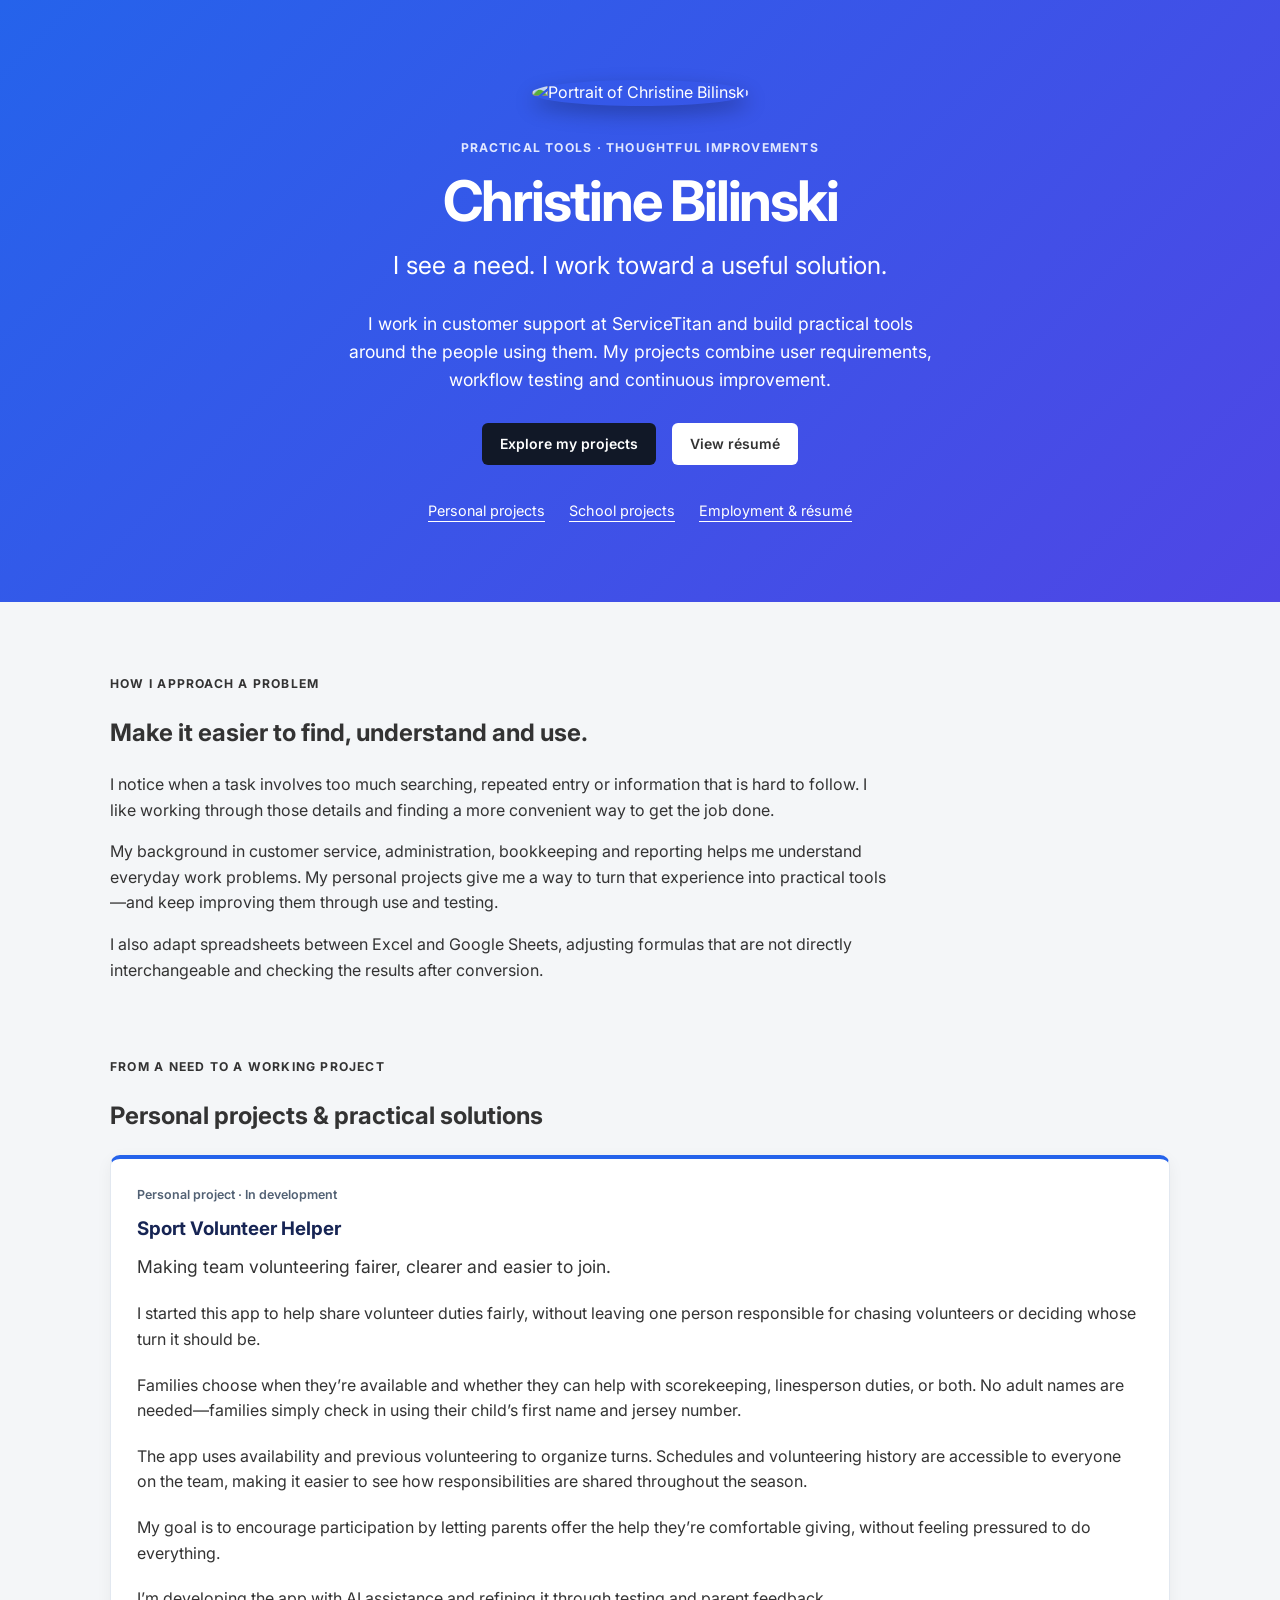
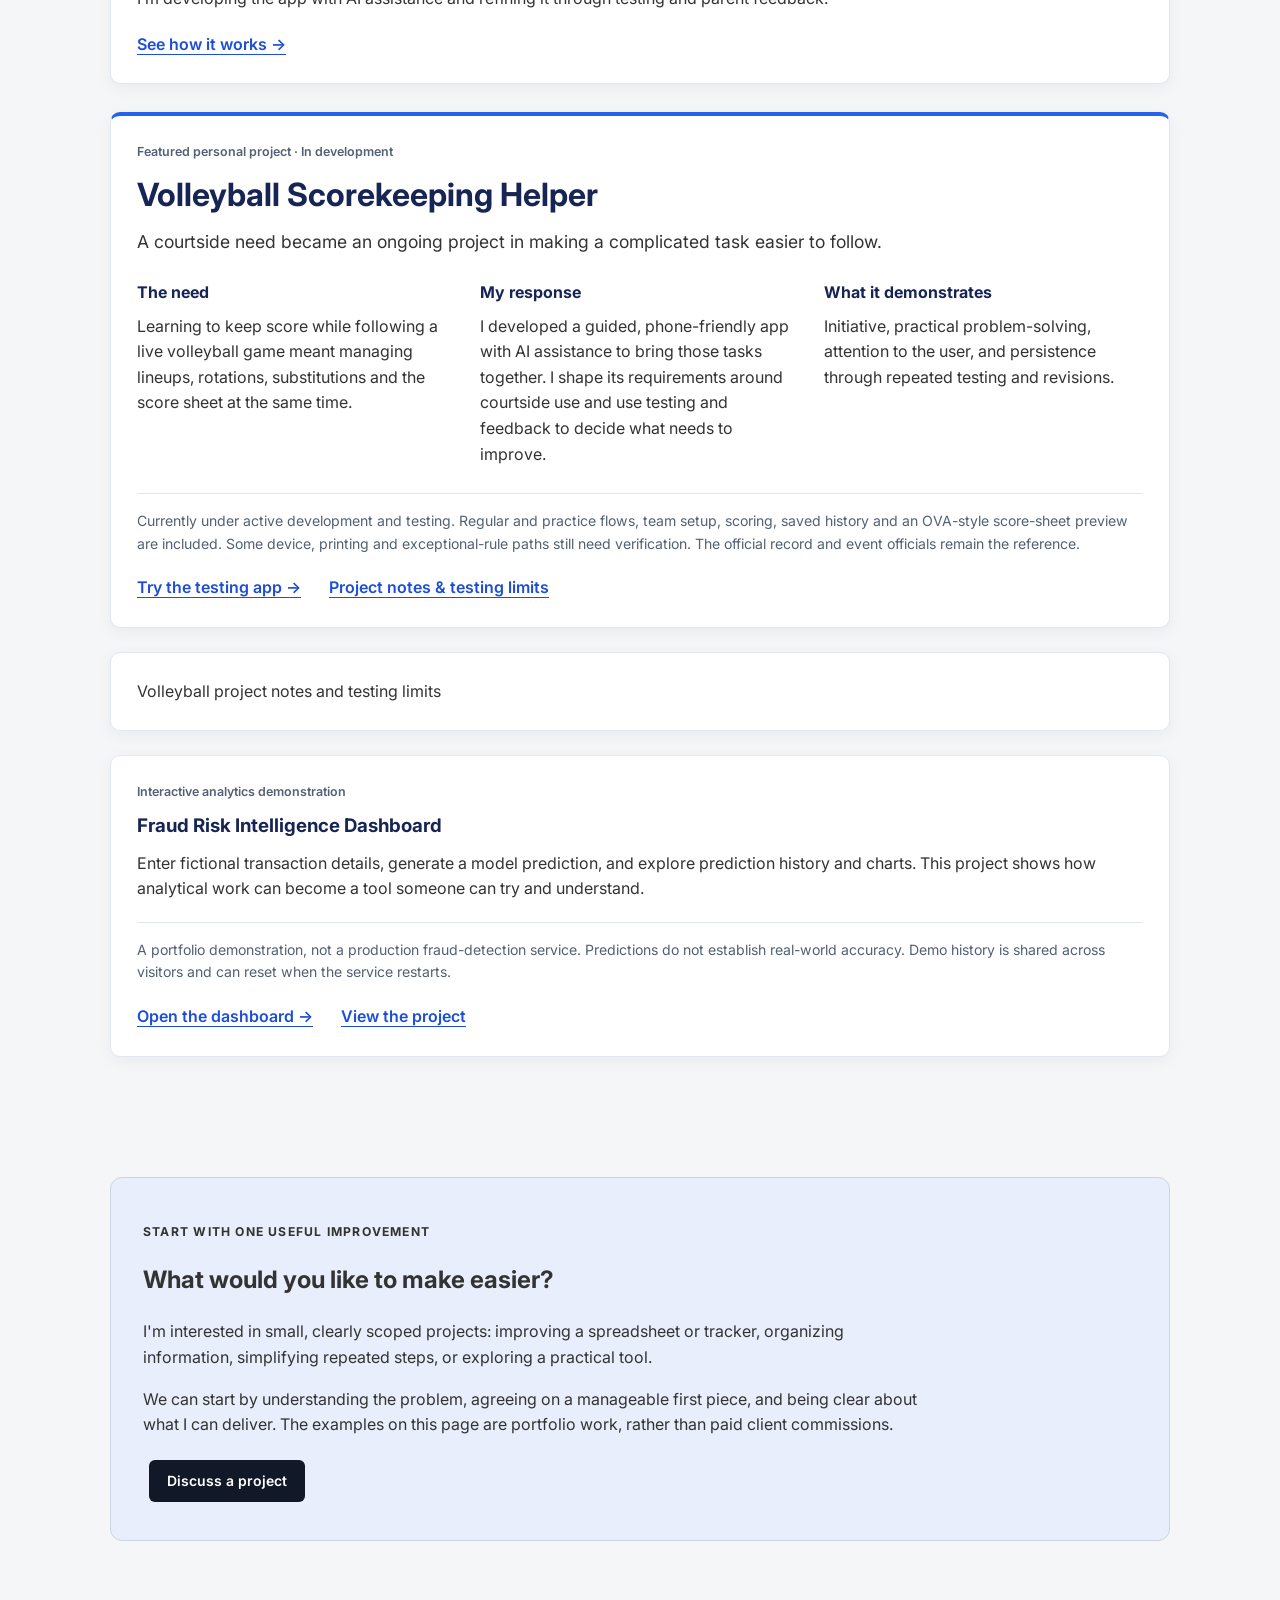
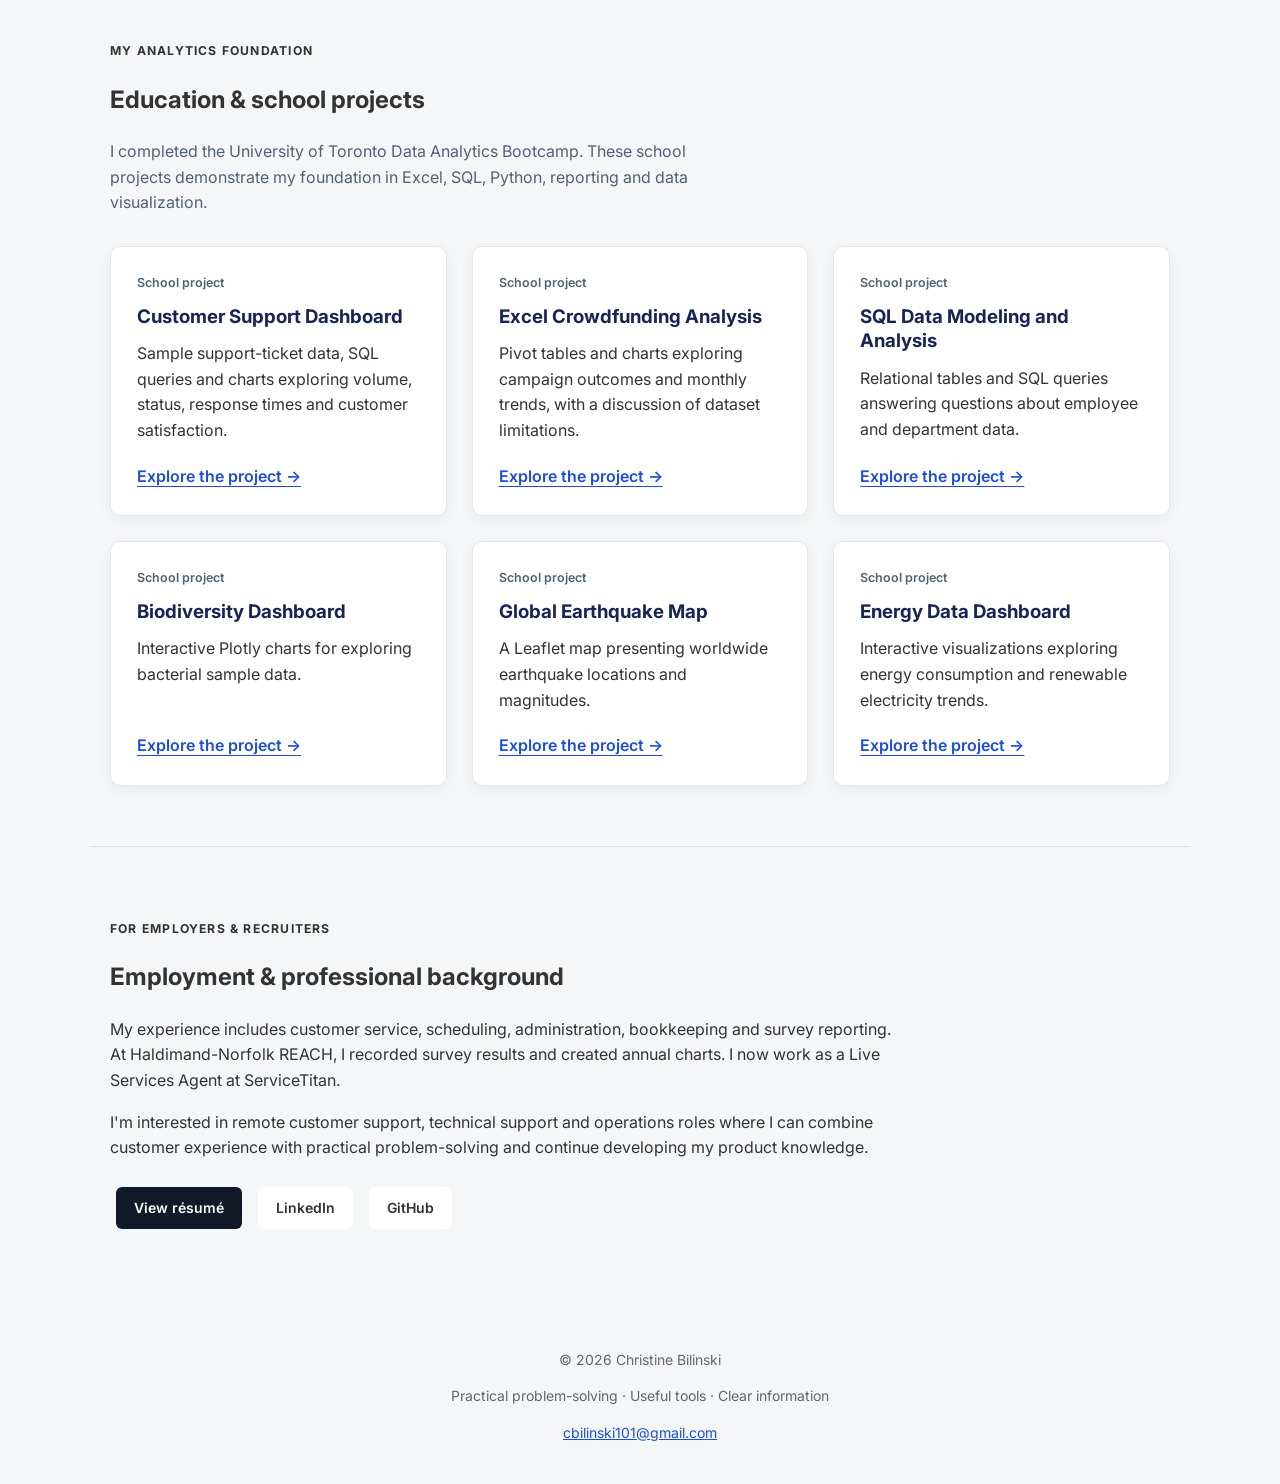
==== index.html @ 0217b60a "Explain Sport Volunteer Helper fairness and role choice with fictional screenshots" ====
<!DOCTYPE html>
<html lang="en">
<head>
  <meta charset="UTF-8">
  <meta name="viewport" content="width=device-width, initial-scale=1.0">
  <meta name="description" content="Christine Bilinski builds practical tools that make everyday tasks easier. Explore personal projects, school work and professional experience.">
  <title>Christine Bilinski | Practical Tools &amp; Problem-Solving</title>
  <link rel="stylesheet" href="style.css?v=20261023-profile">
  <link rel="preconnect" href="https://fonts.googleapis.com">
  <link rel="preconnect" href="https://fonts.gstatic.com" crossorigin>
  <link href="https://fonts.googleapis.com/css2?family=Inter:wght@300;400;600;700;800&amp;display=swap" rel="stylesheet">
</head>
<body>
  <a class="skip-link" href="#main">Skip to main content</a>
  <header class="hero">
    <div class="hero-content">
      <img src="images/profile.PNG" class="profile" alt="Portrait of Christine Bilinski">
      <p class="eyebrow">PRACTICAL TOOLS · THOUGHTFUL IMPROVEMENTS</p>
      <h1>Christine Bilinski</h1>
      <p class="subtitle">I see a need. I work toward a useful solution.</p>
      <p class="hero-text">I work in customer support at ServiceTitan and build practical tools around the people using them. My projects combine user requirements, workflow testing and continuous improvement.</p>
      <div class="buttons">
        <a class="btn primary" href="#personal-projects">Explore my projects</a>
        <a class="btn" href="resume.html">View résumé</a>
      </div>
      <nav class="section-nav" aria-label="Portfolio sections">
        <a href="#personal-projects">Personal projects</a>
        <a href="#school-projects">School projects</a>
        <a href="#employment">Employment &amp; résumé</a>
      </nav>
    </div>
  </header>
  <main id="main">
    <section class="about container" aria-labelledby="approach-title">
      <p class="eyebrow">HOW I APPROACH A PROBLEM</p>
      <h2 id="approach-title">Make it easier to find, understand and use.</h2>
      <p>I notice when a task involves too much searching, repeated entry or information that is hard to follow. I like working through those details and finding a more convenient way to get the job done.</p>
      <p>My background in customer service, administration, bookkeeping and reporting helps me understand everyday work problems. My personal projects give me a way to turn that experience into practical tools—and keep improving them through use and testing.</p>
    <p>I also adapt spreadsheets between Excel and Google Sheets, adjusting formulas that are not directly interchangeable and checking the results after conversion.</p>
    </section>
    <section class="container projects" id="personal-projects" aria-labelledby="personal-title">
      <p class="eyebrow">FROM A NEED TO A WORKING PROJECT</p>
      <h2 id="personal-title">Personal projects &amp; practical solutions</h2>
      <article class="card featured-card" id="sport-volunteer-helper">
<div class="card-body"><p class="project-label">Personal project · In development</p><h3>Sport Volunteer Helper</h3>
<p class="case-intro">Making team volunteering fairer, clearer and easier to join.</p>
<p>I started this app to help share volunteer duties fairly, without leaving one person responsible for chasing volunteers or deciding whose turn it should be.</p>
<p>Families choose when they’re available and whether they can help with scorekeeping, linesperson duties, or both. No adult names are needed—families simply check in using their child’s first name and jersey number.</p>
<p>The app uses availability and previous volunteering to organize turns. Schedules and volunteering history are accessible to everyone on the team, making it easier to see how responsibilities are shared throughout the season.</p>
<p>My goal is to encourage participation by letting parents offer the help they’re comfortable giving, without feeling pressured to do everything.</p>
<p>I’m developing the app with AI assistance and refining it through testing and parent feedback.</p>
<div class="project-links"><a href="sport-volunteer-helper.html">See how it works →</a></div>
</div></article>
      <article class="card featured-card case-study">
        <div class="card-body">
          <p class="project-label">Featured personal project · In development</p>
          <h3>Volleyball Scorekeeping Helper</h3>
          <p class="case-intro">A courtside need became an ongoing project in making a complicated task easier to follow.</p>
          <dl class="case-details">
            <div><dt>The need</dt><dd>Learning to keep score while following a live volleyball game meant managing lineups, rotations, substitutions and the score sheet at the same time.</dd></div>
            <div><dt>My response</dt><dd>I developed a guided, phone-friendly app with AI assistance to bring those tasks together. I shape its requirements around courtside use and use testing and feedback to decide what needs to improve.</dd></div>
            <div><dt>What it demonstrates</dt><dd>Initiative, practical problem-solving, attention to the user, and persistence through repeated testing and revisions.</dd></div>
          </dl>
          <p class="project-note">Currently under active development and testing. Regular and practice flows, team setup, scoring, saved history and an OVA-style score-sheet preview are included. Some device, printing and exceptional-rule paths still need verification. The official record and event officials remain the reference.</p>
          <div class="project-links">
            <a href="https://volleyball-helper-u14-u15-test.vercel.app/" target="_blank" rel="noopener">Try the testing app →</a>
            <a href="#volleyball-notes">Project notes &amp; testing limits</a>
          </div>
        </div>
      </article>
      <details class="card secondary-project" id="volleyball-notes"><summary class="card-body">Volleyball project notes and testing limits</summary>
        <div class="card-body">
          <p class="project-label">Volleyball Scorekeeping Helper · Project notes</p>
          <h3 id="volleyball-notes-title">Project notes &amp; testing limits</h3>
          <p>This personal project is being developed to make courtside scorekeeping easier to follow. The testing app brings team setup, lineups, scoring, substitutions, game history and a printable score-sheet preview together.</p>
          <h4>What has been checked</h4>
          <p>Development checks include simulated scoring and rules scenarios, plus browser checks of team setup, rotations, substitutions, a two-set practice match, saved practice history and the score-sheet controls. These checks cover specific scenarios; they do not establish reliability in every tournament situation.</p>
          <h4>What still needs testing</h4>
          <p>Further checks are needed on real phones, physical printer output, roster-photo recognition with new photos, and exceptional situations requiring referee decisions.</p>
          <h4>Using the app</h4>
          <p>Use the practice flow to explore the app. Game data is stored in the individual browser on the device being used; it is not a shared team account. Keep a backup of important records. The official score sheet, event rules and officials remain the reference for match decisions.</p>
          <p class="project-note">Project notes: November 3, 2026. The app remains under active development. Its source repository is private; these notes are available here without a GitHub account.</p>
          <div class="project-links"><a href="https://volleyball-helper-u14-u15-test.vercel.app/" target="_blank" rel="noopener">Try the testing app →</a><a href="#personal-projects">Back to the project overview</a></div>
        </div>
      </details>
      <article class="card secondary-project">
        <div class="card-body">
          <p class="project-label">Interactive analytics demonstration</p>
          <h3>Fraud Risk Intelligence Dashboard</h3>
          <p>Enter fictional transaction details, generate a model prediction, and explore prediction history and charts. This project shows how analytical work can become a tool someone can try and understand.</p>
          <p class="project-note">A portfolio demonstration, not a production fraud-detection service. Predictions do not establish real-world accuracy. Demo history is shared across visitors and can reset when the service restarts.</p>
          <div class="project-links">
            <a href="https://fraud-risk-dashboard.onrender.com/" target="_blank" rel="noopener">Open the dashboard →</a>
            <a href="https://github.com/cbilinski101/fraud-api" target="_blank" rel="noopener">View the project</a>
          </div>
        </div>
      </article>
    </section>
    <section class="container" id="project-enquiries" aria-labelledby="enquiries-title">
      <div class="enquiry-panel">
        <p class="eyebrow">START WITH ONE USEFUL IMPROVEMENT</p>
        <h2 id="enquiries-title">What would you like to make easier?</h2>
        <p>I'm interested in small, clearly scoped projects: improving a spreadsheet or tracker, organizing information, simplifying repeated steps, or exploring a practical tool.</p>
        <p>We can start by understanding the problem, agreeing on a manageable first piece, and being clear about what I can deliver. The examples on this page are portfolio work, rather than paid client commissions.</p>
        <a class="btn primary" href="mailto:cbilinski101@gmail.com">Discuss a project</a>
      </div>
    </section>
    <section class="container projects" id="school-projects" aria-labelledby="school-title">
      <p class="eyebrow">MY ANALYTICS FOUNDATION</p>
      <h2 id="school-title">Education &amp; school projects</h2>
      <p class="section-intro">I completed the University of Toronto Data Analytics Bootcamp. These school projects demonstrate my foundation in Excel, SQL, Python, reporting and data visualization.</p>
      <div class="grid">
        <article class="card"><div class="card-body"><p class="project-label">School project</p><h3>Customer Support Dashboard</h3><p>Sample support-ticket data, SQL queries and charts exploring volume, status, response times and customer satisfaction.</p><a href="https://github.com/cbilinski101/customer-support-dashboard" target="_blank" rel="noopener">Explore the project →</a></div></article>
        <article class="card"><div class="card-body"><p class="project-label">School project</p><h3>Excel Crowdfunding Analysis</h3><p>Pivot tables and charts exploring campaign outcomes and monthly trends, with a discussion of dataset limitations.</p><a href="https://github.com/cbilinski101/excel-challenge" target="_blank" rel="noopener">Explore the project →</a></div></article>
        <article class="card"><div class="card-body"><p class="project-label">School project</p><h3>SQL Data Modeling and Analysis</h3><p>Relational tables and SQL queries answering questions about employee and department data.</p><a href="https://github.com/cbilinski101/sql_challenge" target="_blank" rel="noopener">Explore the project →</a></div></article>
        <article class="card"><div class="card-body"><p class="project-label">School project</p><h3>Biodiversity Dashboard</h3><p>Interactive Plotly charts for exploring bacterial sample data.</p><a href="https://cbilinski101.github.io/belly-button-challenge/" target="_blank" rel="noopener">Explore the project →</a></div></article>
        <article class="card"><div class="card-body"><p class="project-label">School project</p><h3>Global Earthquake Map</h3><p>A Leaflet map presenting worldwide earthquake locations and magnitudes.</p><a href="https://cbilinski101.github.io/leaflet-challenge/" target="_blank" rel="noopener">Explore the project →</a></div></article>
        <article class="card"><div class="card-body"><p class="project-label">School project</p><h3>Energy Data Dashboard</h3><p>Interactive visualizations exploring energy consumption and renewable electricity trends.</p><a href="https://cbilinski101.github.io/Project-3/" target="_blank" rel="noopener">Explore the project →</a></div></article>
      </div>
    </section>
    <section class="container" id="employment" aria-labelledby="employment-title">
      <p class="eyebrow">FOR EMPLOYERS &amp; RECRUITERS</p>
      <h2 id="employment-title">Employment &amp; professional background</h2>
      <p>My experience includes customer service, scheduling, administration, bookkeeping and survey reporting. At Haldimand-Norfolk REACH, I recorded survey results and created annual charts. I now work as a Live Services Agent at ServiceTitan.</p>
      <p>I'm interested in remote customer support, technical support and operations roles where I can combine customer experience with practical problem-solving and continue developing my product knowledge.</p>
      <div class="buttons">
        <a class="btn primary" href="resume.html">View résumé</a>
        <a class="btn" href="https://www.linkedin.com/in/christine-b-19367b31b" target="_blank" rel="noopener">LinkedIn</a>
        <a class="btn" href="https://github.com/cbilinski101" target="_blank" rel="noopener">GitHub</a>
      </div>
    </section>
  </main>
  <footer><p>© 2026 Christine Bilinski</p><p class="small">Practical problem-solving · Useful tools · Clear information</p><a href="mailto:cbilinski101@gmail.com">cbilinski101@gmail.com</a></footer>
</body>
</html>
---- style.css ----
*{
box-sizing:border-box;
}

body{
margin:0;
font-family:'Inter', sans-serif;
background:#f4f6f8;
color:#333;
line-height:1.6;
}

.container{
max-width:1100px;
margin:auto;
padding:60px 20px;
}

.hero{
background:linear-gradient(135deg,#2563eb,#4f46e5);
color:white;
text-align:center;
padding:80px 20px;
}

.profile{
width:170px;
border-radius:50%;
margin-bottom:20px;
box-shadow:0 8px 20px rgba(0,0,0,0.25);
}

.subtitle{
opacity:.9;
margin-top:5px;
}

.tagline{
margin-top:20px;
font-style:italic;
opacity:.9;
}

.buttons{
margin-top:20px;
}

.btn{
display:inline-block;
margin:6px;
padding:10px 18px;
border-radius:6px;
background:white;
color:#333;
text-decoration:none;
font-weight:600;
font-size:14px;
}

.btn.primary{
background:#111827;
color:white;
}

.btn:hover{
opacity:.9;
}

h2{
margin-bottom:20px;
}

.grid{
display:grid;
grid-template-columns:repeat(auto-fit,minmax(280px,1fr));
gap:25px;
margin-top:30px;
}

.card{
background:white;
border-radius:10px;
overflow:hidden;
box-shadow:0 4px 12px rgba(0,0,0,0.1);
transition:transform .2s ease;
}

.card:hover{
transform:translateY(-5px);
}

.card img{
width:100%;
display:block;
}

.card-body{
padding:20px;
}

.humour{
margin-top:10px;
font-style:italic;
opacity:.8;
}

.contact{
text-align:center;
}

.contact-buttons{
margin-top:20px;
}

footer{
text-align:center;
padding:40px 20px;
color:#666;
font-size:14px;
}

/* Portfolio refinements */
.hero-content { max-width: 850px; margin: 0 auto; }
.hero h1 { font-size: clamp(2.2rem, 6vw, 3.5rem); line-height: 1.15; margin: 12px 0; letter-spacing: -.04em; }
.hero-text { max-width: 600px; margin: 22px auto; font-size: 1.1rem; }
.about { padding-bottom: 18px; }
.about p { max-width: 780px; }
.projects { padding-top: 28px; }
.section-intro { max-width: 640px; color: #526174; }
.card { border: 1px solid #e2e8f0; box-shadow: 0 4px 16px rgba(15,23,42,.05); }
.card-body { padding: 26px; display: flex; flex-direction: column; height: 100%; }
.card-body h3 { margin: 0 0 12px; line-height: 1.3; color: #172554; }
.card-body p { margin: 0 0 20px; }
.card-body a { margin-top: auto; color: #1d4ed8; font-weight: 600; text-underline-offset: 4px; }
.featured-card { border-top: 4px solid #2563eb; }
.card-body .project-label { color: #526174; font-size: .78rem; font-weight: 600; margin-bottom: 12px; }
a:focus-visible { outline: 3px solid #f59e0b; outline-offset: 5px; }
@media (max-width: 420px) { .grid { grid-template-columns: 1fr; } .hero { padding: 48px 20px; } .container { padding-left: 20px; padding-right: 20px; } }
@media (prefers-reduced-motion: reduce) { .card { transition: none; } .card:hover { transform: none; } }

/* Personal projects and employment sections */
.skip-link { position: absolute; left: 16px; top: -80px; background: #fff; color: #172554; padding: 12px; z-index: 10; }
.skip-link:focus { top: 16px; }
.eyebrow { font-size: .76rem; font-weight: 700; letter-spacing: .1em; }
.hero .eyebrow { color: #e0e7ff; }
.hero .subtitle { font-size: clamp(1.15rem, 3vw, 1.55rem); opacity: 1; }
.section-nav { display: flex; justify-content: center; flex-wrap: wrap; gap: 14px 24px; margin-top: 28px; }
.section-nav a { color: #fff; text-underline-offset: 5px; font-size: .9rem; }
.case-study { margin-top: 28px; }
.case-study h3 { font-size: clamp(1.5rem, 4vw, 2rem); }
.case-intro { max-width: 750px; font-size: 1.1rem; }
.case-details { display: grid; grid-template-columns: repeat(3, minmax(0, 1fr)); gap: 24px; margin: 4px 0 26px; }
.case-details dt { font-weight: 700; color: #172554; margin-bottom: 8px; }
.case-details dd { margin: 0; }
.card-body .project-note { font-size: .88rem; color: #526174; border-top: 1px solid #e2e8f0; padding-top: 16px; }
.project-links { display: flex; flex-wrap: wrap; gap: 16px 28px; }
.project-links a { margin-top: 0; }
.secondary-project { margin-top: 24px; }
.enquiry-panel { background: #e8eefc; border: 1px solid #cbd5e1; border-radius: 12px; padding: 32px; }
.enquiry-panel p { max-width: 780px; }
#employment { border-top: 1px solid #dbe2eb; }
#employment p { max-width: 800px; }
footer a { color: #1d4ed8; }
@media (max-width: 700px) { .case-details { grid-template-columns: 1fr; gap: 20px; } .enquiry-panel { padding: 24px; } .container { padding-top: 40px; padding-bottom: 40px; } }
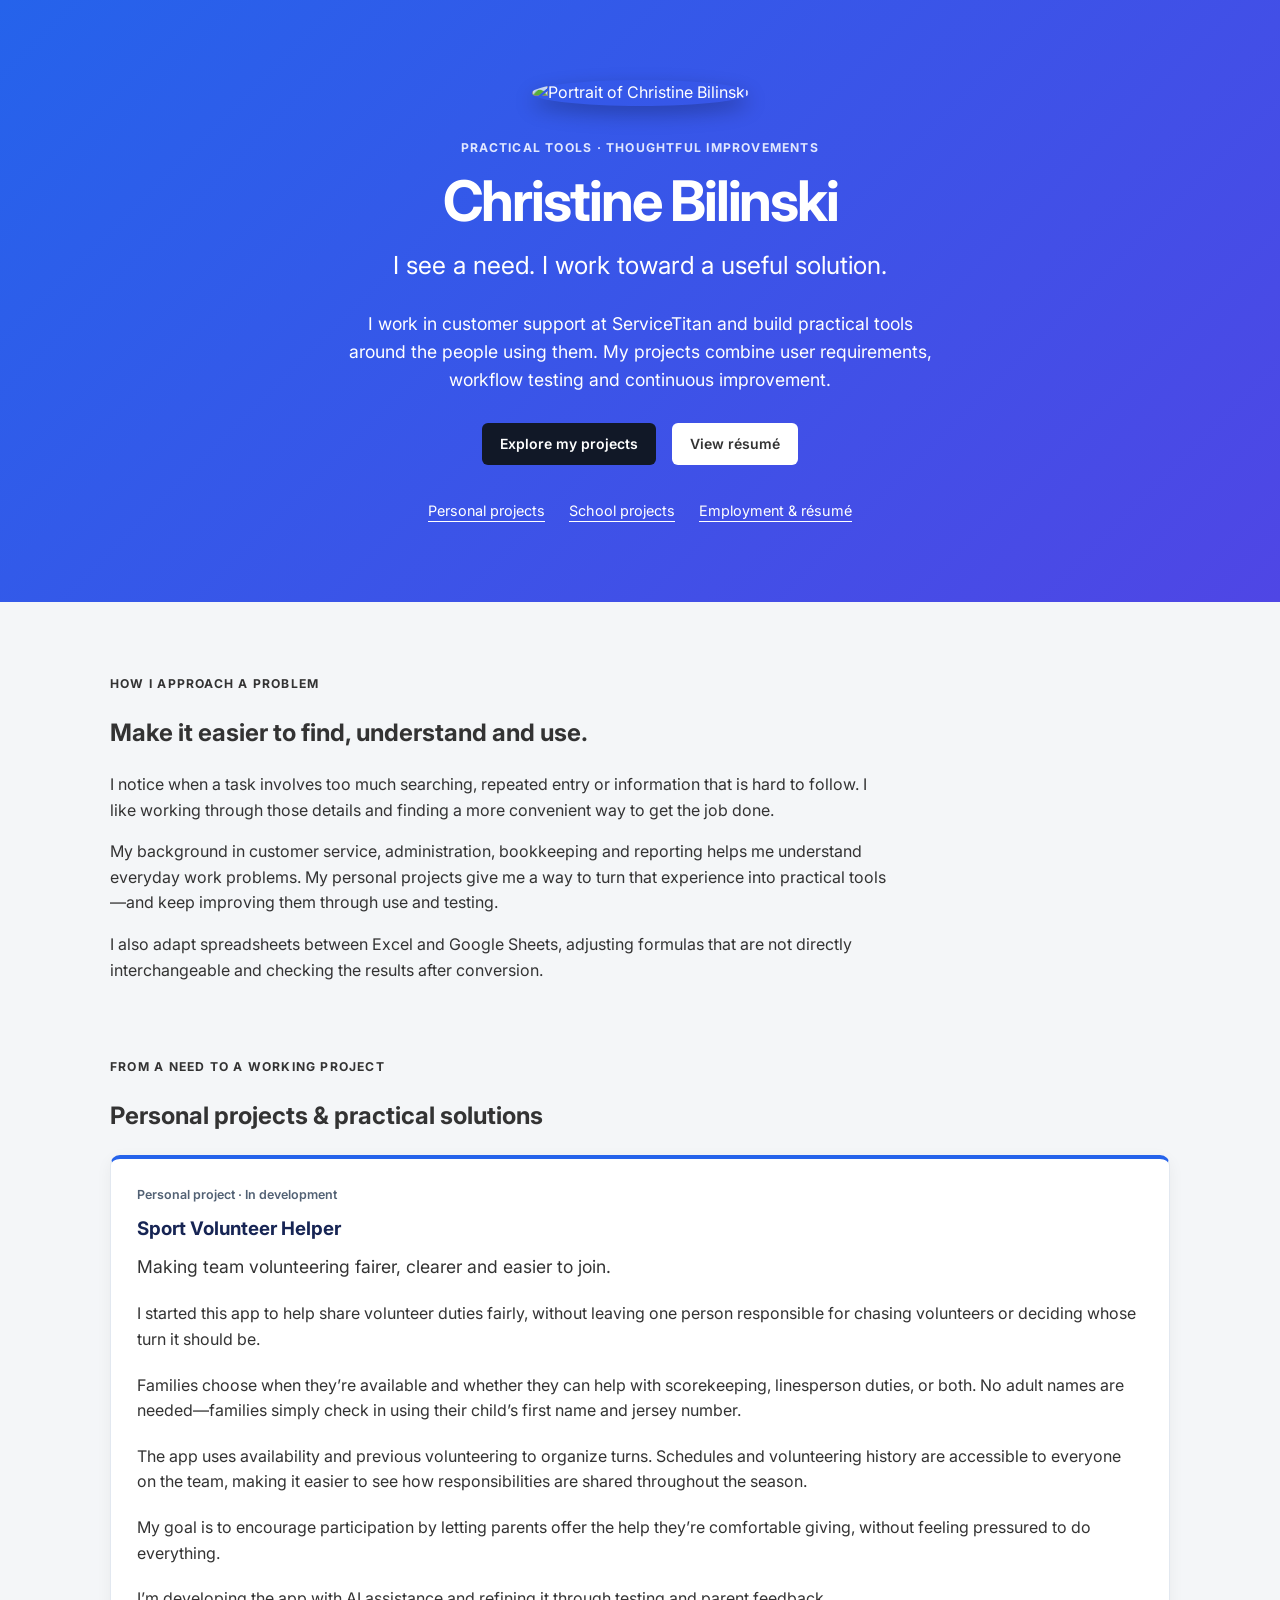
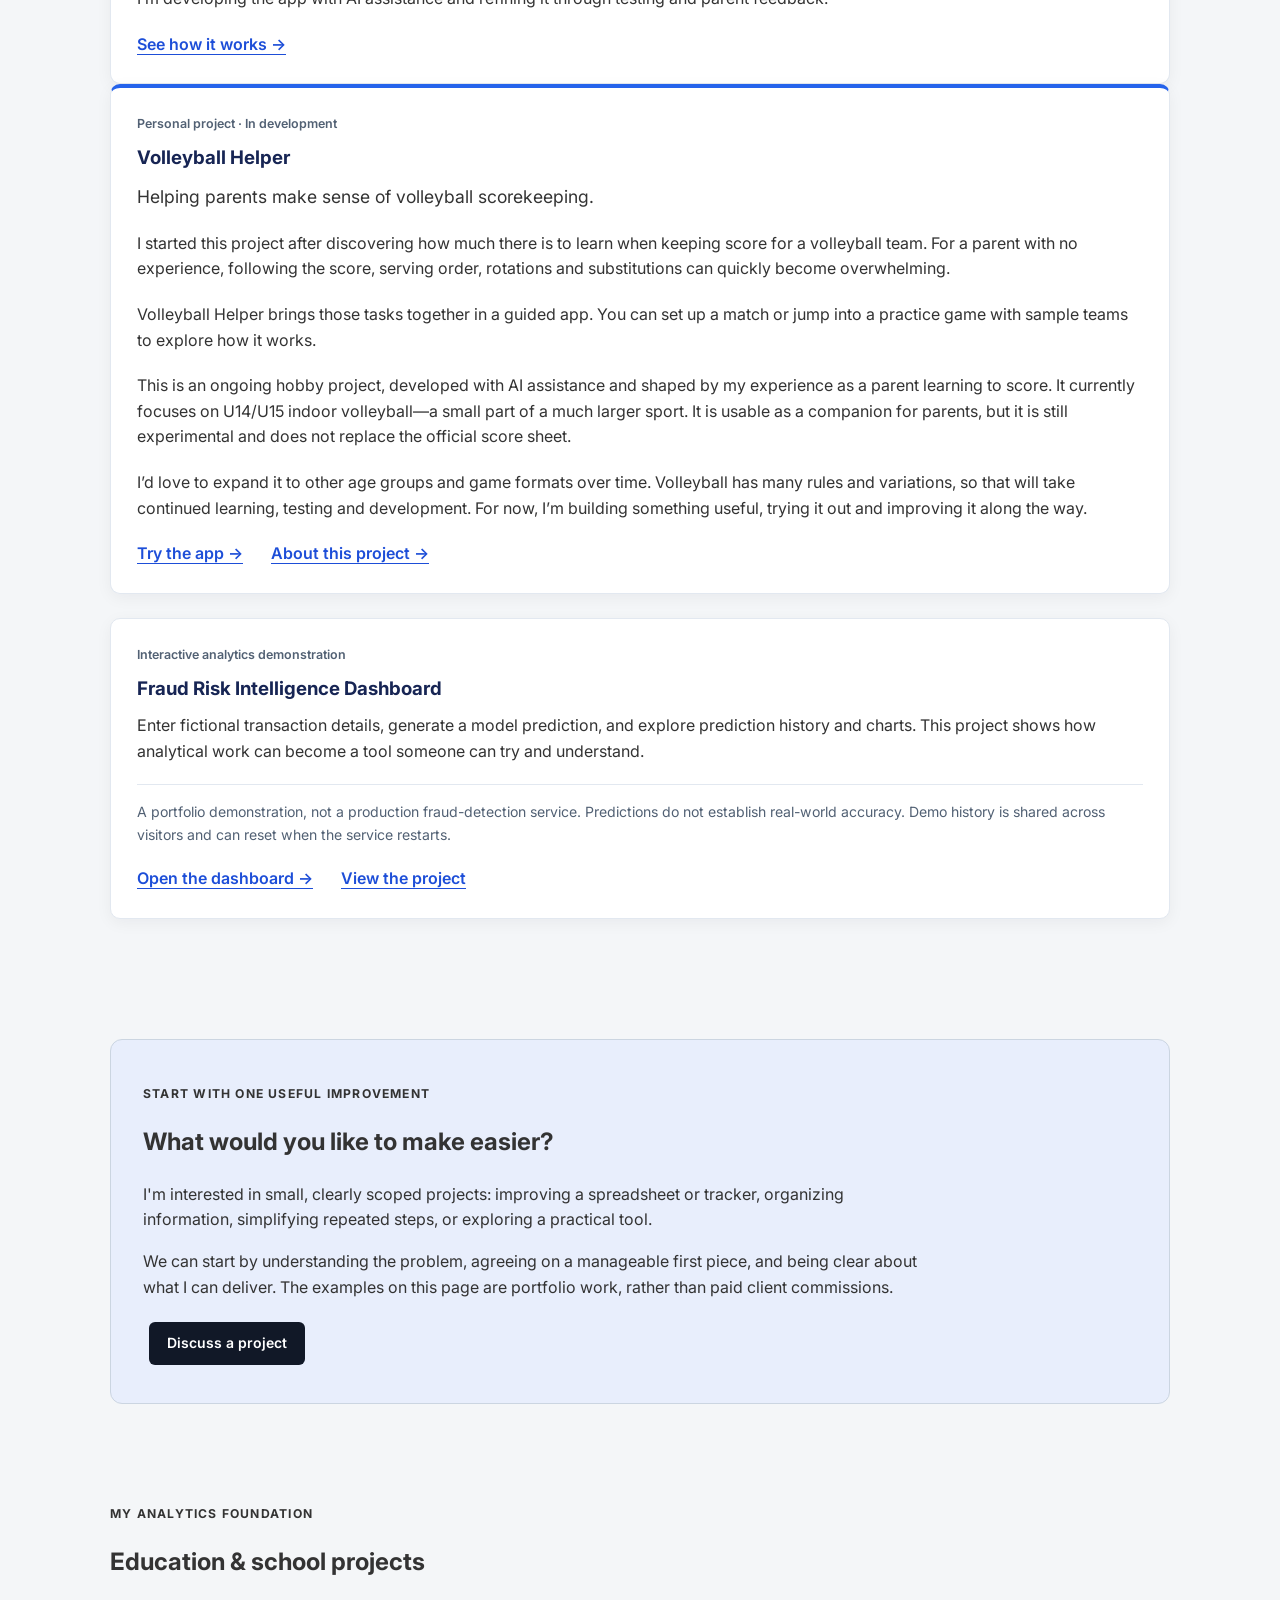
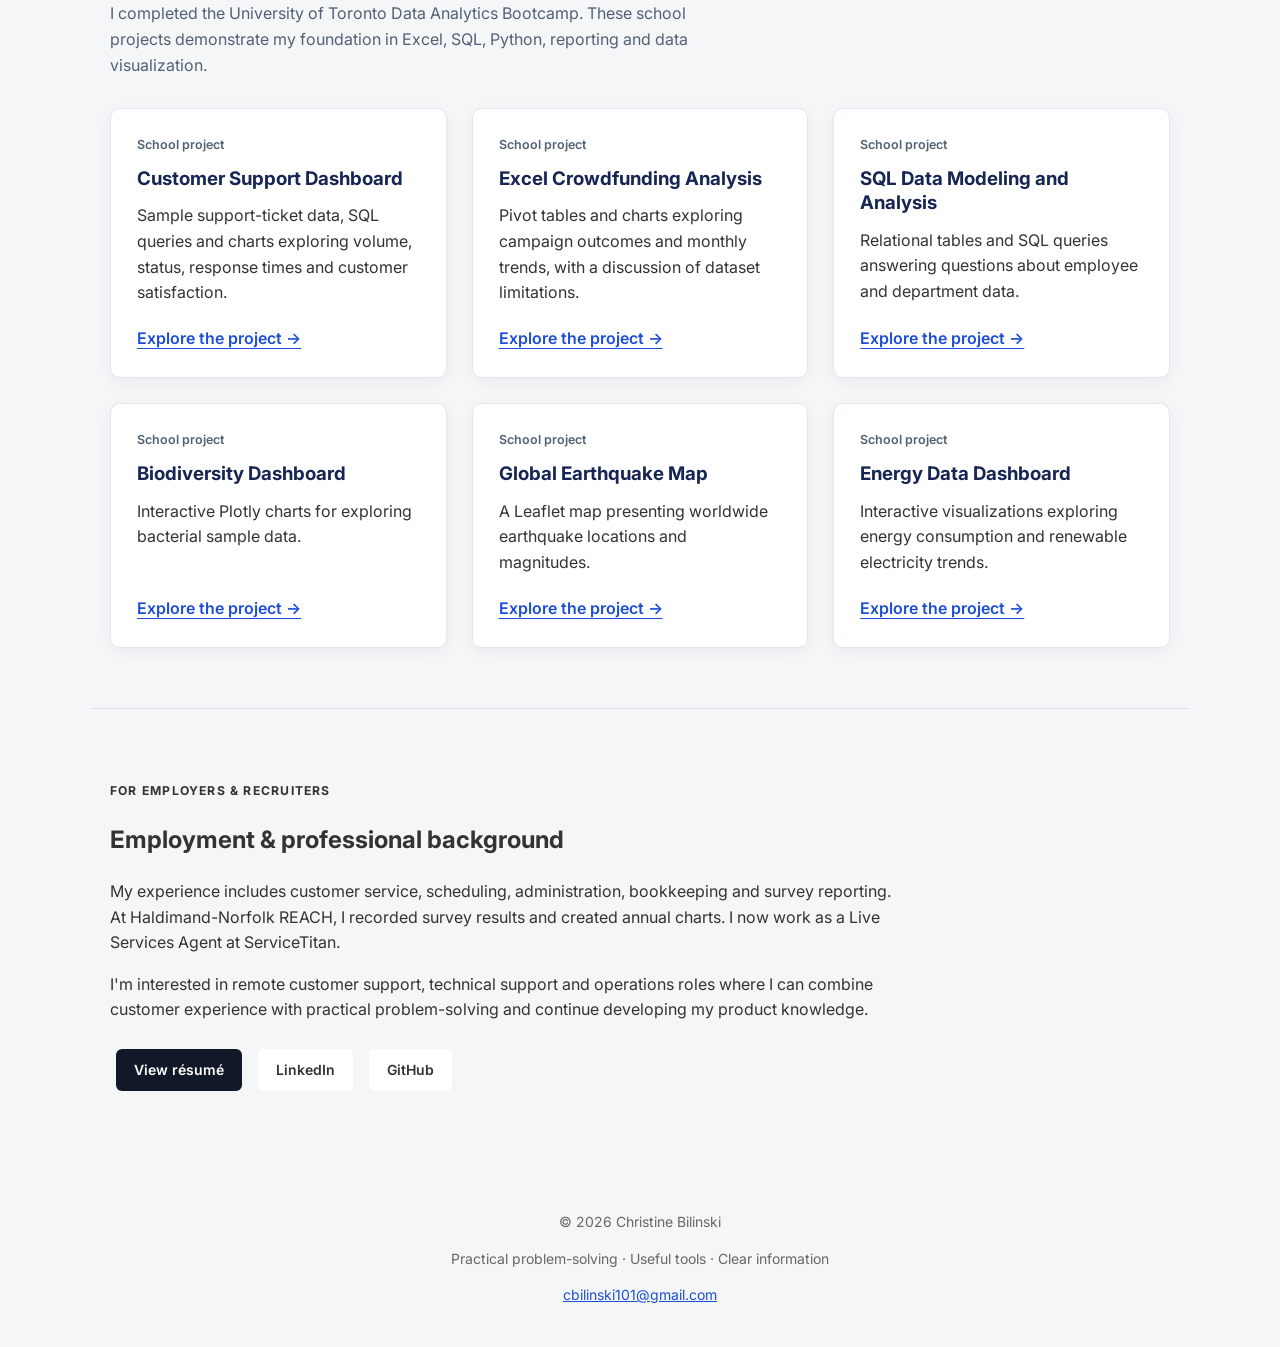
==== commit 5932b3a9: "Simplify Volleyball Helper introduction and replace duplicate notes box with about page" ====
--- a/index.html
+++ b/index.html
@@ -51,38 +51,14 @@
 <p>I’m developing the app with AI assistance and refining it through testing and parent feedback.</p>
 <div class="project-links"><a href="sport-volunteer-helper.html">See how it works →</a></div>
 </div></article>
-      <article class="card featured-card case-study">
-        <div class="card-body">
-          <p class="project-label">Featured personal project · In development</p>
-          <h3>Volleyball Scorekeeping Helper</h3>
-          <p class="case-intro">A courtside need became an ongoing project in making a complicated task easier to follow.</p>
-          <dl class="case-details">
-            <div><dt>The need</dt><dd>Learning to keep score while following a live volleyball game meant managing lineups, rotations, substitutions and the score sheet at the same time.</dd></div>
-            <div><dt>My response</dt><dd>I developed a guided, phone-friendly app with AI assistance to bring those tasks together. I shape its requirements around courtside use and use testing and feedback to decide what needs to improve.</dd></div>
-            <div><dt>What it demonstrates</dt><dd>Initiative, practical problem-solving, attention to the user, and persistence through repeated testing and revisions.</dd></div>
-          </dl>
-          <p class="project-note">Currently under active development and testing. Regular and practice flows, team setup, scoring, saved history and an OVA-style score-sheet preview are included. Some device, printing and exceptional-rule paths still need verification. The official record and event officials remain the reference.</p>
-          <div class="project-links">
-            <a href="https://volleyball-helper-u14-u15-test.vercel.app/" target="_blank" rel="noopener">Try the testing app →</a>
-            <a href="#volleyball-notes">Project notes &amp; testing limits</a>
-          </div>
-        </div>
-      </article>
-      <details class="card secondary-project" id="volleyball-notes"><summary class="card-body">Volleyball project notes and testing limits</summary>
-        <div class="card-body">
-          <p class="project-label">Volleyball Scorekeeping Helper · Project notes</p>
-          <h3 id="volleyball-notes-title">Project notes &amp; testing limits</h3>
-          <p>This personal project is being developed to make courtside scorekeeping easier to follow. The testing app brings team setup, lineups, scoring, substitutions, game history and a printable score-sheet preview together.</p>
-          <h4>What has been checked</h4>
-          <p>Development checks include simulated scoring and rules scenarios, plus browser checks of team setup, rotations, substitutions, a two-set practice match, saved practice history and the score-sheet controls. These checks cover specific scenarios; they do not establish reliability in every tournament situation.</p>
-          <h4>What still needs testing</h4>
-          <p>Further checks are needed on real phones, physical printer output, roster-photo recognition with new photos, and exceptional situations requiring referee decisions.</p>
-          <h4>Using the app</h4>
-          <p>Use the practice flow to explore the app. Game data is stored in the individual browser on the device being used; it is not a shared team account. Keep a backup of important records. The official score sheet, event rules and officials remain the reference for match decisions.</p>
-          <p class="project-note">Project notes: November 3, 2026. The app remains under active development. Its source repository is private; these notes are available here without a GitHub account.</p>
-          <div class="project-links"><a href="https://volleyball-helper-u14-u15-test.vercel.app/" target="_blank" rel="noopener">Try the testing app →</a><a href="#personal-projects">Back to the project overview</a></div>
-        </div>
-      </details>
+      <article class="card featured-card" id="volleyball-helper"><div class="card-body">
+<p class="project-label">Personal project · In development</p><h3>Volleyball Helper</h3>
+<p class="case-intro">Helping parents make sense of volleyball scorekeeping.</p><p>I started this project after discovering how much there is to learn when keeping score for a volleyball team. For a parent with no experience, following the score, serving order, rotations and substitutions can quickly become overwhelming.</p>
+<p>Volleyball Helper brings those tasks together in a guided app. You can set up a match or jump into a practice game with sample teams to explore how it works.</p>
+<p>This is an ongoing hobby project, developed with AI assistance and shaped by my experience as a parent learning to score. It currently focuses on U14/U15 indoor volleyball—a small part of a much larger sport. It is usable as a companion for parents, but it is still experimental and does not replace the official score sheet.</p>
+<p>I’d love to expand it to other age groups and game formats over time. Volleyball has many rules and variations, so that will take continued learning, testing and development. For now, I’m building something useful, trying it out and improving it along the way.</p>
+<div class="project-links" id="volleyball-notes"><a href="https://volleyball-helper-u14-u15-test.vercel.app/" target="_blank" rel="noopener">Try the app →</a><a href="volleyball-helper.html">About this project →</a></div>
+</div></article>
       <article class="card secondary-project">
         <div class="card-body">
           <p class="project-label">Interactive analytics demonstration</p>
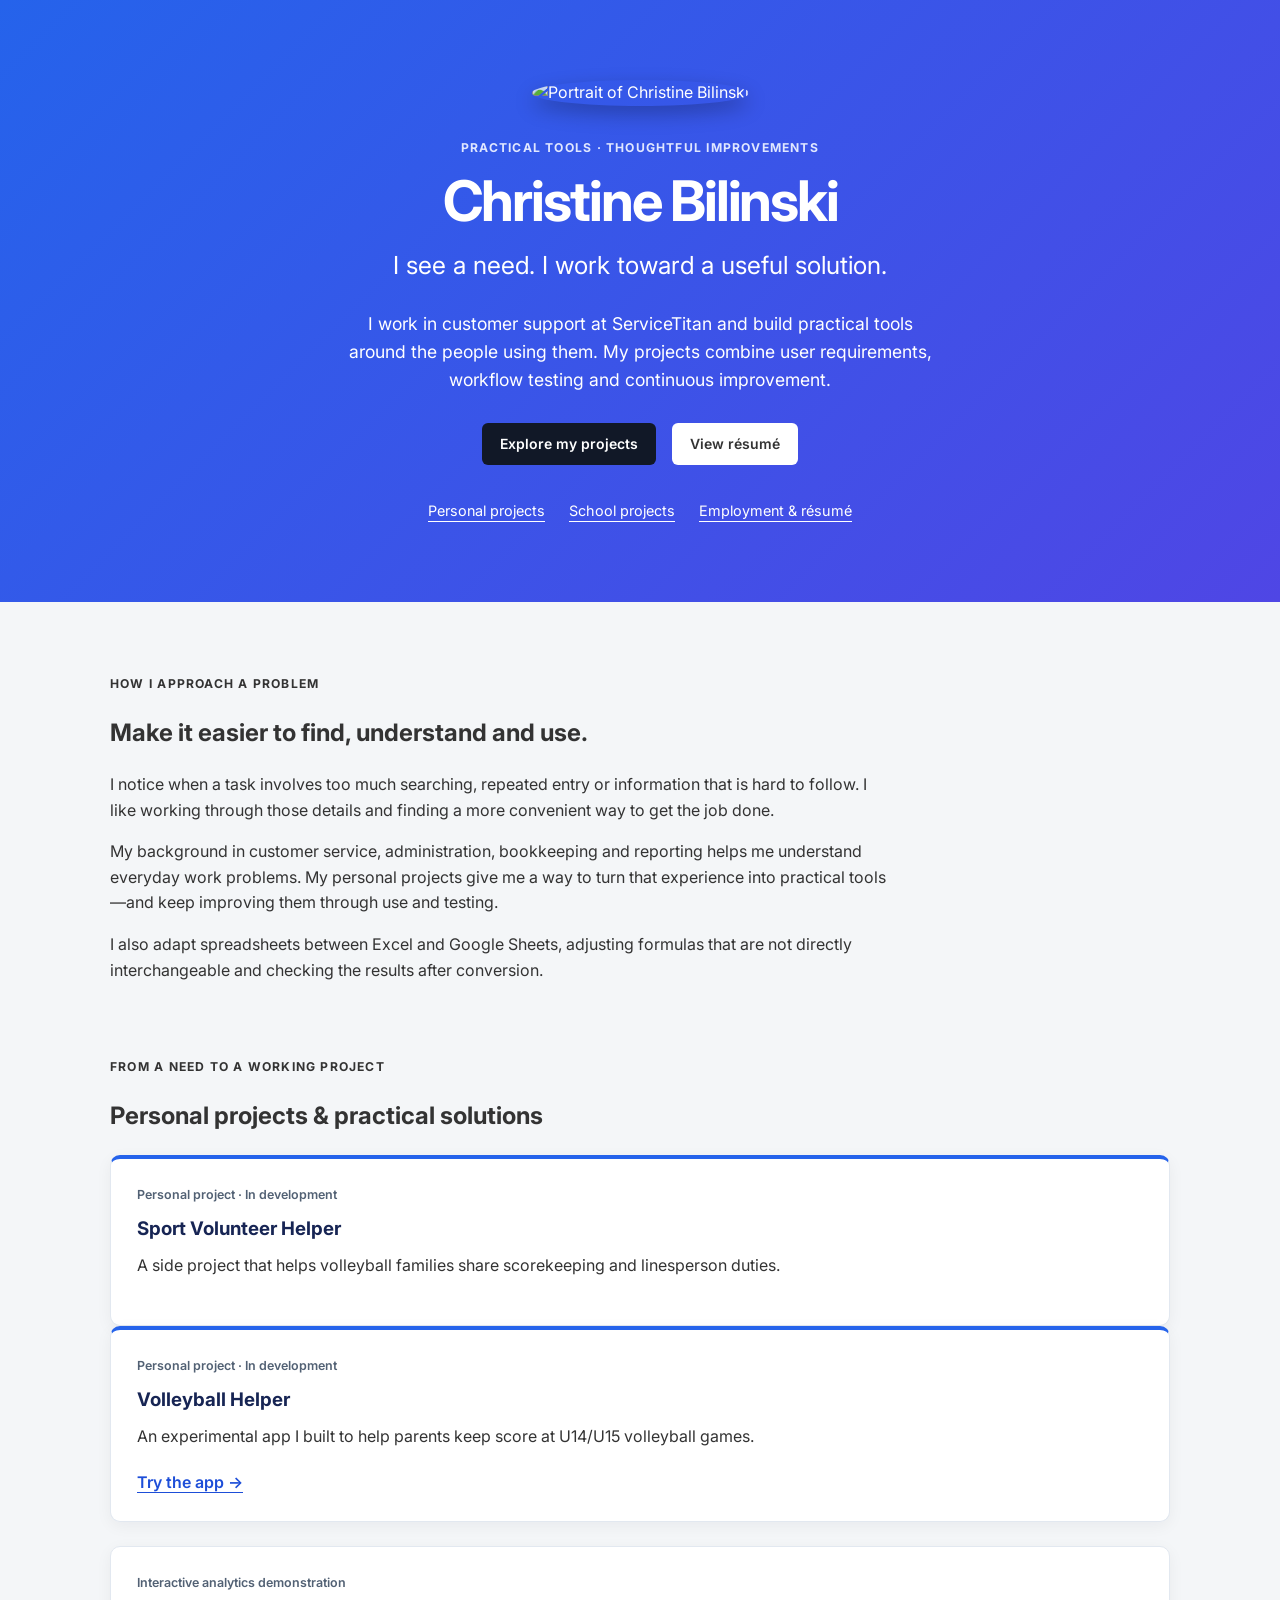
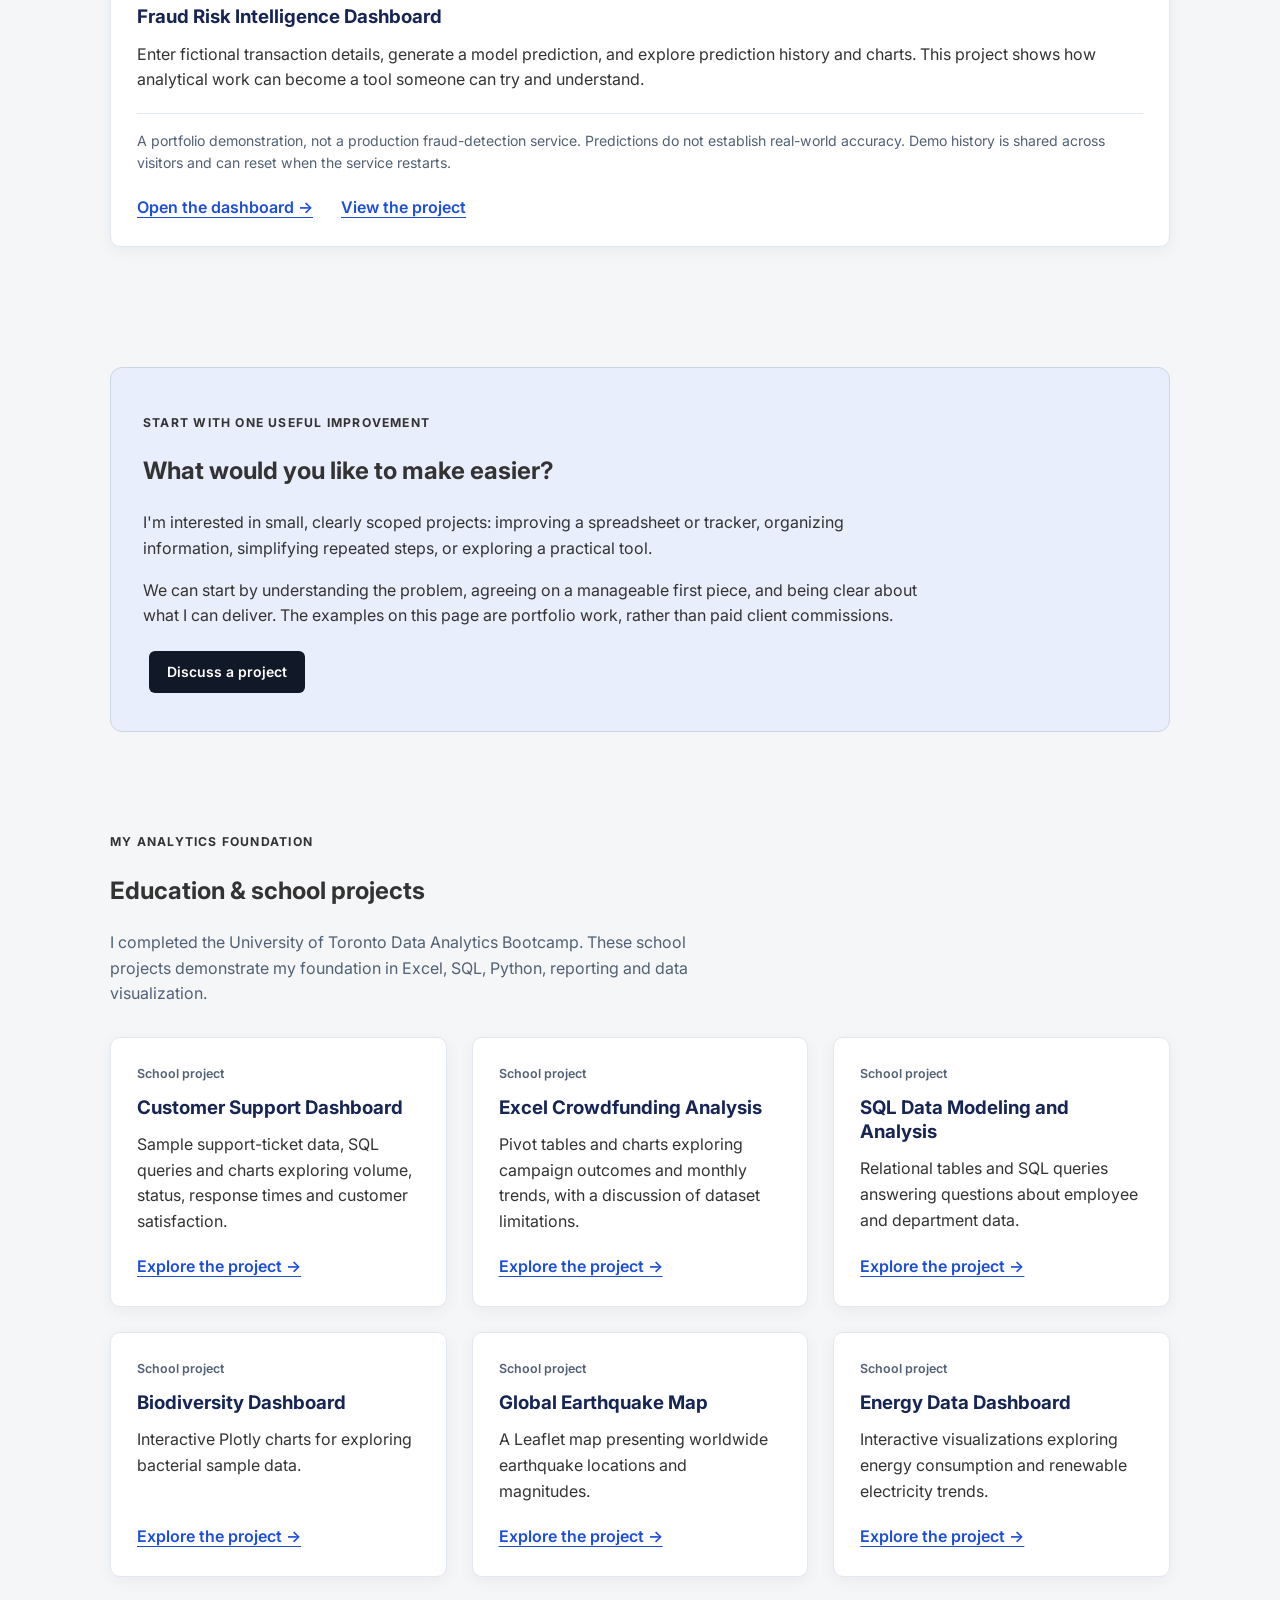
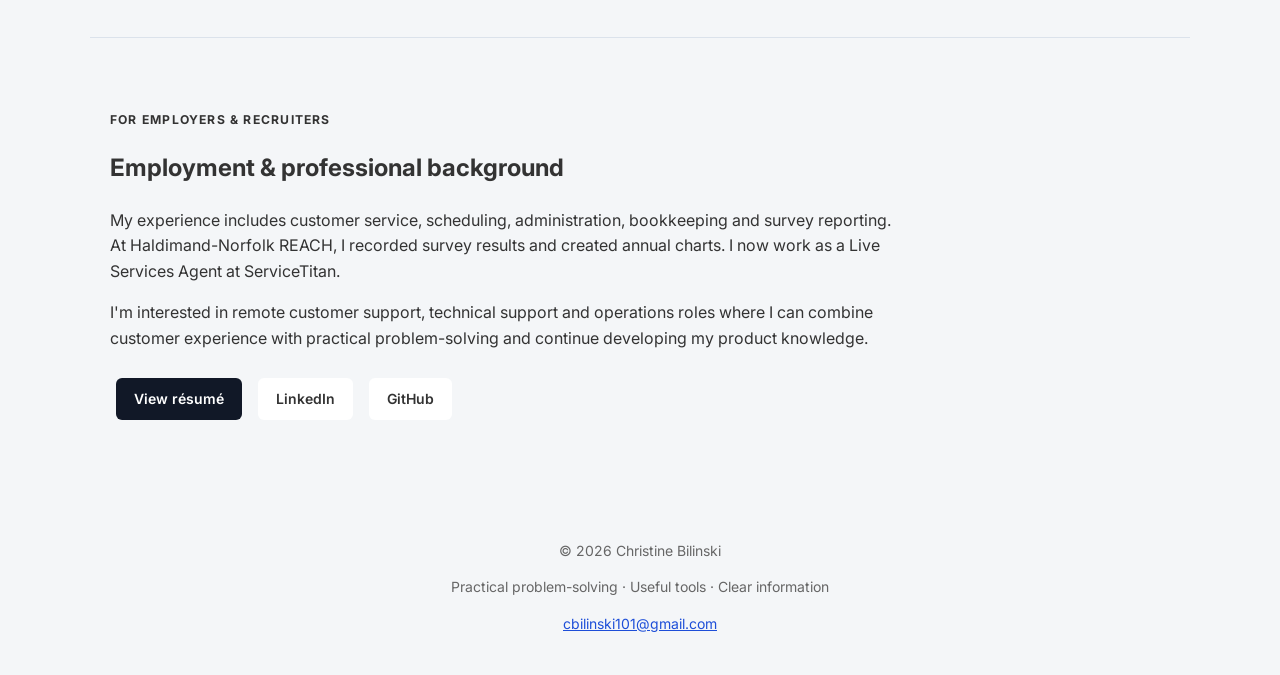
==== commit 470174a2: "Simplify volleyball projects on portfolio homepage" ====
--- a/index.html
+++ b/index.html
@@ -43,21 +43,12 @@
       <h2 id="personal-title">Personal projects &amp; practical solutions</h2>
       <article class="card featured-card" id="sport-volunteer-helper">
 <div class="card-body"><p class="project-label">Personal project · In development</p><h3>Sport Volunteer Helper</h3>
-<p class="case-intro">Making team volunteering fairer, clearer and easier to join.</p>
-<p>I started this app to help share volunteer duties fairly, without leaving one person responsible for chasing volunteers or deciding whose turn it should be.</p>
-<p>Families choose when they’re available and whether they can help with scorekeeping, linesperson duties, or both. No adult names are needed—families simply check in using their child’s first name and jersey number.</p>
-<p>The app uses availability and previous volunteering to organize turns. Schedules and volunteering history are accessible to everyone on the team, making it easier to see how responsibilities are shared throughout the season.</p>
-<p>My goal is to encourage participation by letting parents offer the help they’re comfortable giving, without feeling pressured to do everything.</p>
-<p>I’m developing the app with AI assistance and refining it through testing and parent feedback.</p>
-<div class="project-links"><a href="sport-volunteer-helper.html">See how it works →</a></div>
+<p>A side project that helps volleyball families share scorekeeping and linesperson duties.</p>
 </div></article>
       <article class="card featured-card" id="volleyball-helper"><div class="card-body">
 <p class="project-label">Personal project · In development</p><h3>Volleyball Helper</h3>
-<p class="case-intro">Helping parents make sense of volleyball scorekeeping.</p><p>I started this project after discovering how much there is to learn when keeping score for a volleyball team. For a parent with no experience, following the score, serving order, rotations and substitutions can quickly become overwhelming.</p>
-<p>Volleyball Helper brings those tasks together in a guided app. You can set up a match or jump into a practice game with sample teams to explore how it works.</p>
-<p>This is an ongoing hobby project, developed with AI assistance and shaped by my experience as a parent learning to score. It currently focuses on U14/U15 indoor volleyball—a small part of a much larger sport. It is usable as a companion for parents, but it is still experimental and does not replace the official score sheet.</p>
-<p>I’d love to expand it to other age groups and game formats over time. Volleyball has many rules and variations, so that will take continued learning, testing and development. For now, I’m building something useful, trying it out and improving it along the way.</p>
-<div class="project-links" id="volleyball-notes"><a href="https://volleyball-helper-u14-u15-test.vercel.app/" target="_blank" rel="noopener">Try the app →</a><a href="volleyball-helper.html">About this project →</a></div>
+<p>An experimental app I built to help parents keep score at U14/U15 volleyball games.</p>
+<div class="project-links" id="volleyball-notes"><a href="https://volleyball-helper-u14-u15-test.vercel.app/" target="_blank" rel="noopener">Try the app →</a></div>
 </div></article>
       <article class="card secondary-project">
         <div class="card-body">
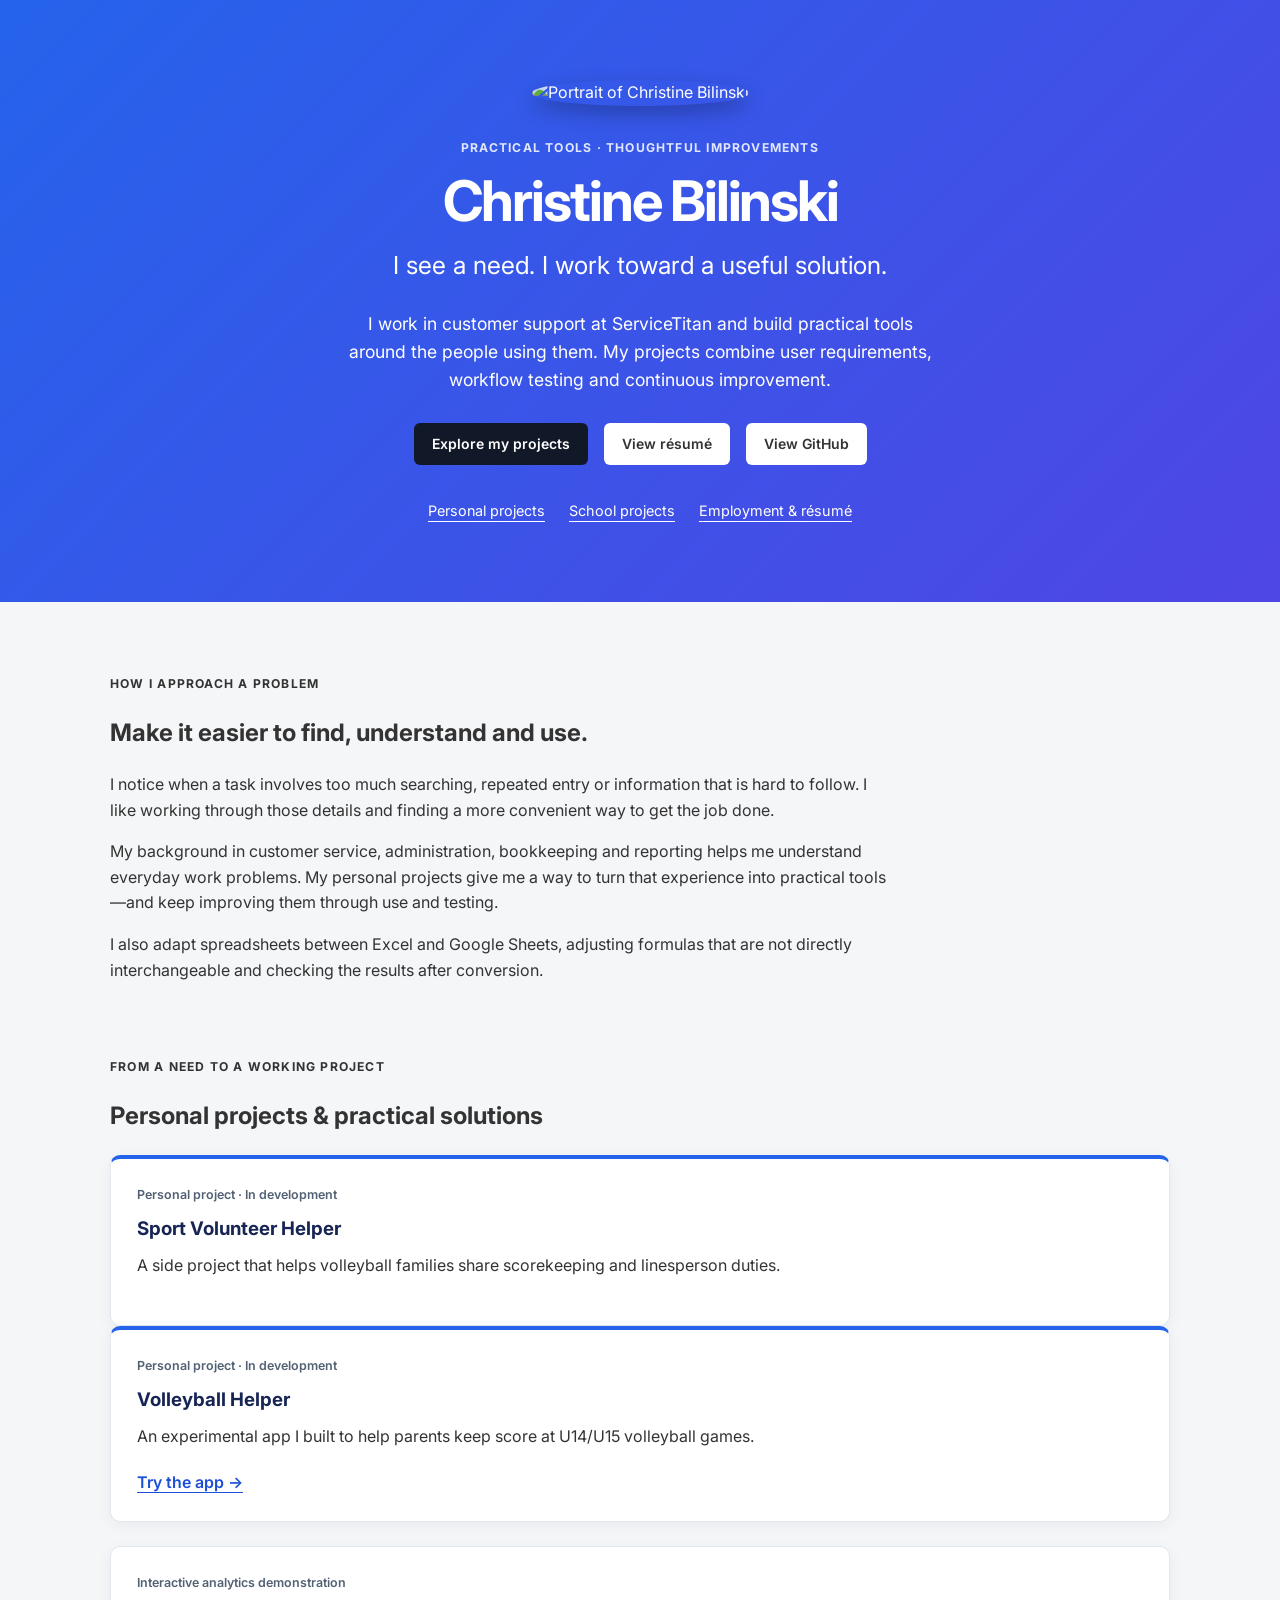
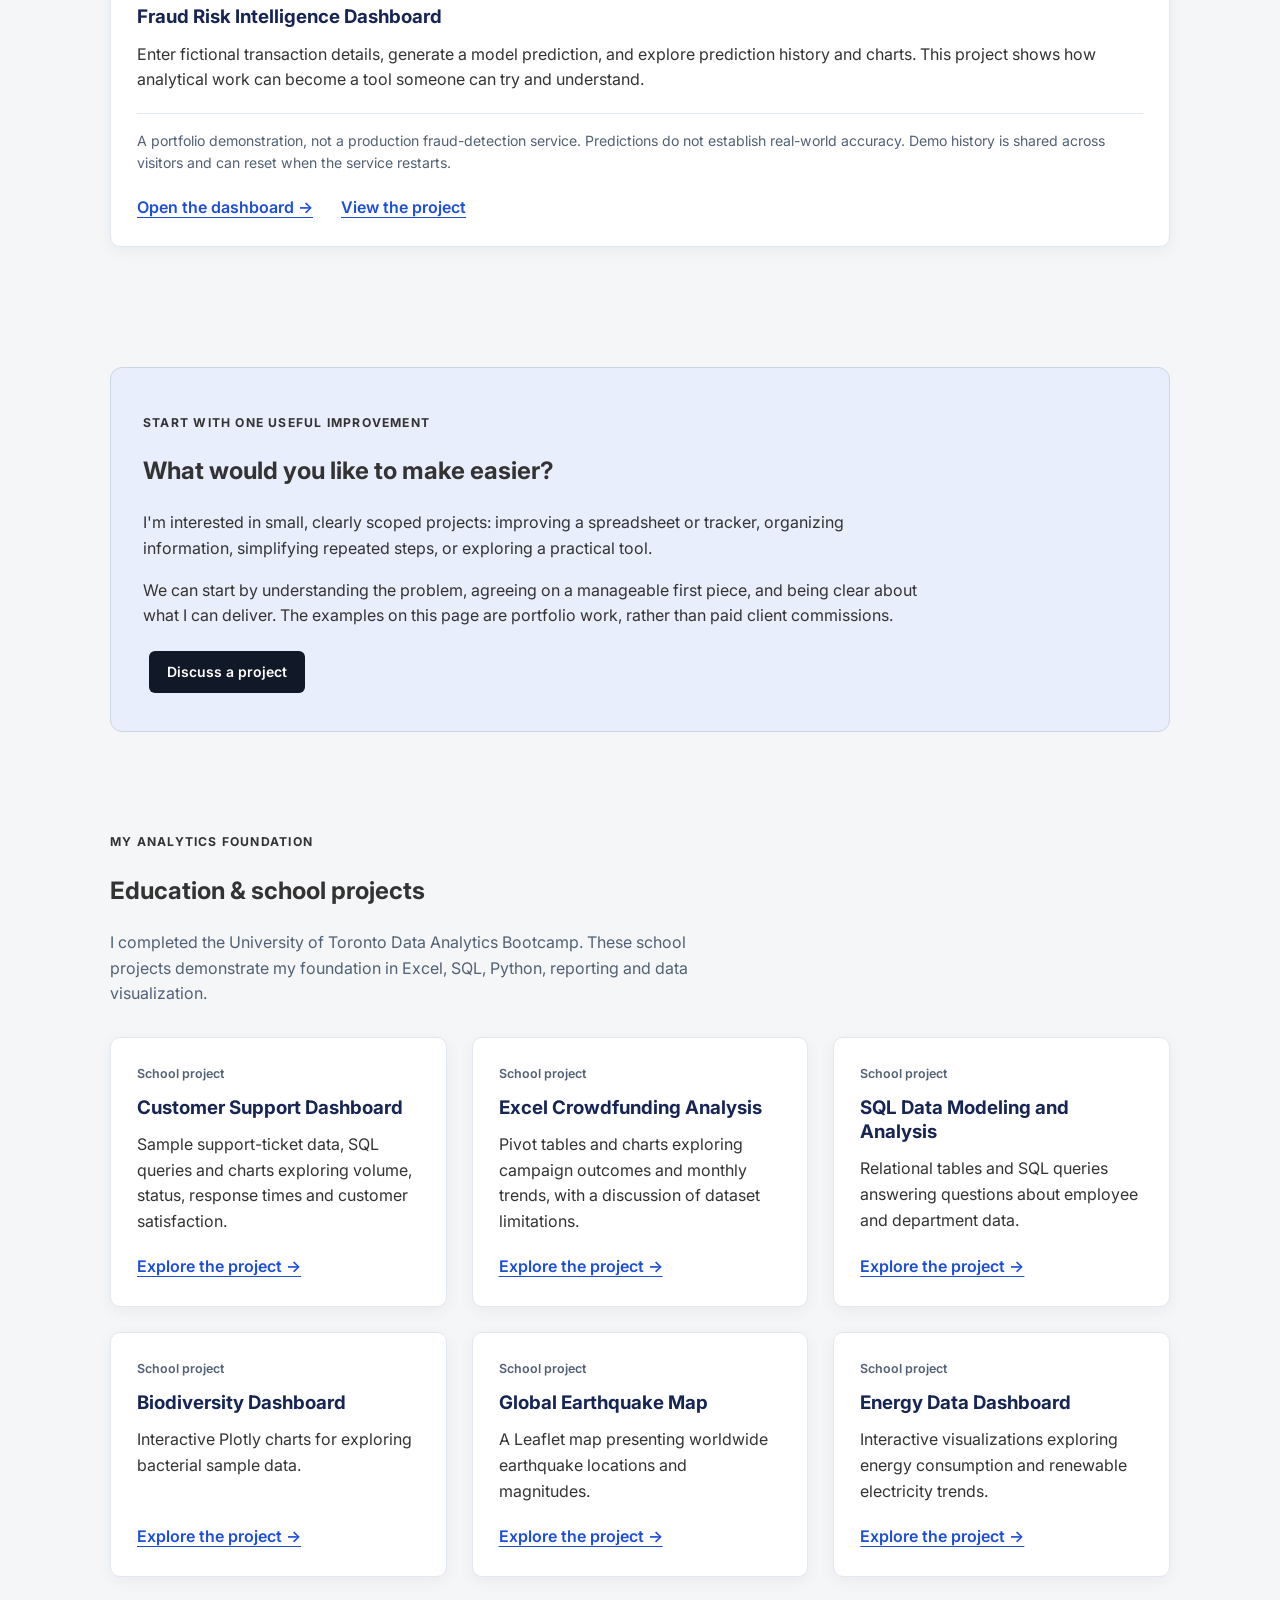
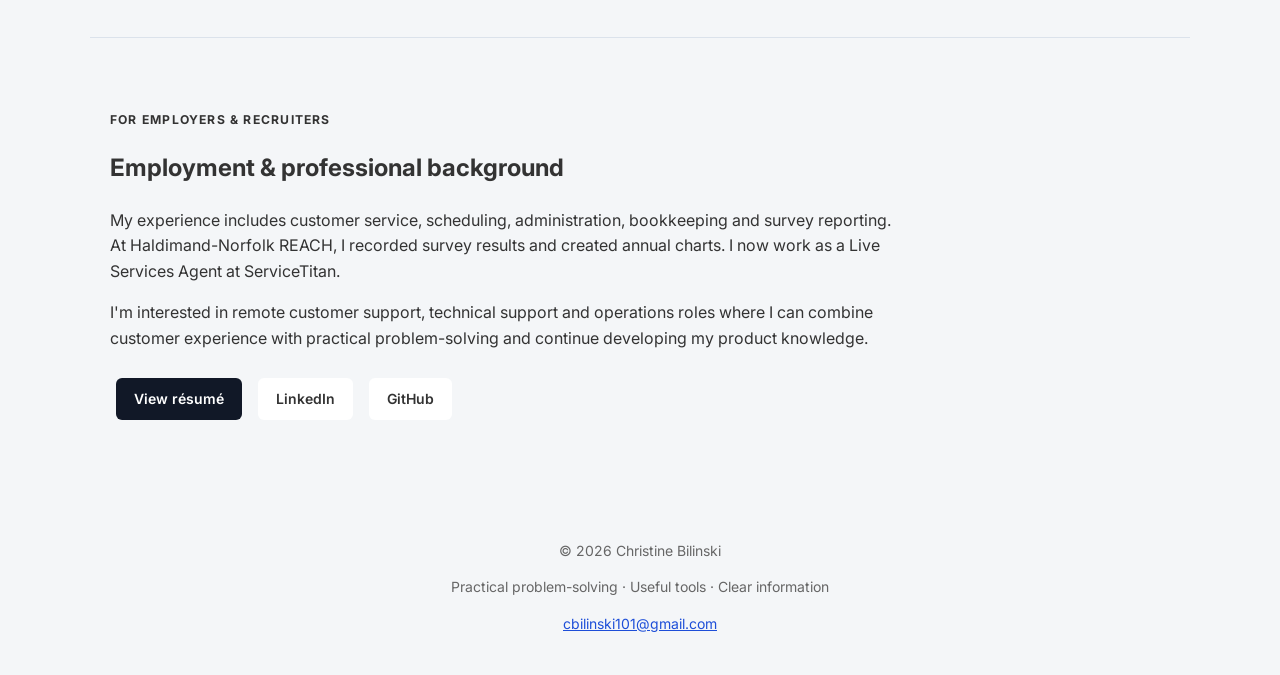
==== commit 2b11684a: "Make GitHub profile visible in portfolio header" ====
--- a/index.html
+++ b/index.html
@@ -22,6 +22,7 @@
       <div class="buttons">
         <a class="btn primary" href="#personal-projects">Explore my projects</a>
         <a class="btn" href="resume.html">View résumé</a>
+        <a class="btn" href="https://github.com/cbilinski101" target="_blank" rel="noopener">View GitHub</a>
       </div>
       <nav class="section-nav" aria-label="Portfolio sections">
         <a href="#personal-projects">Personal projects</a>
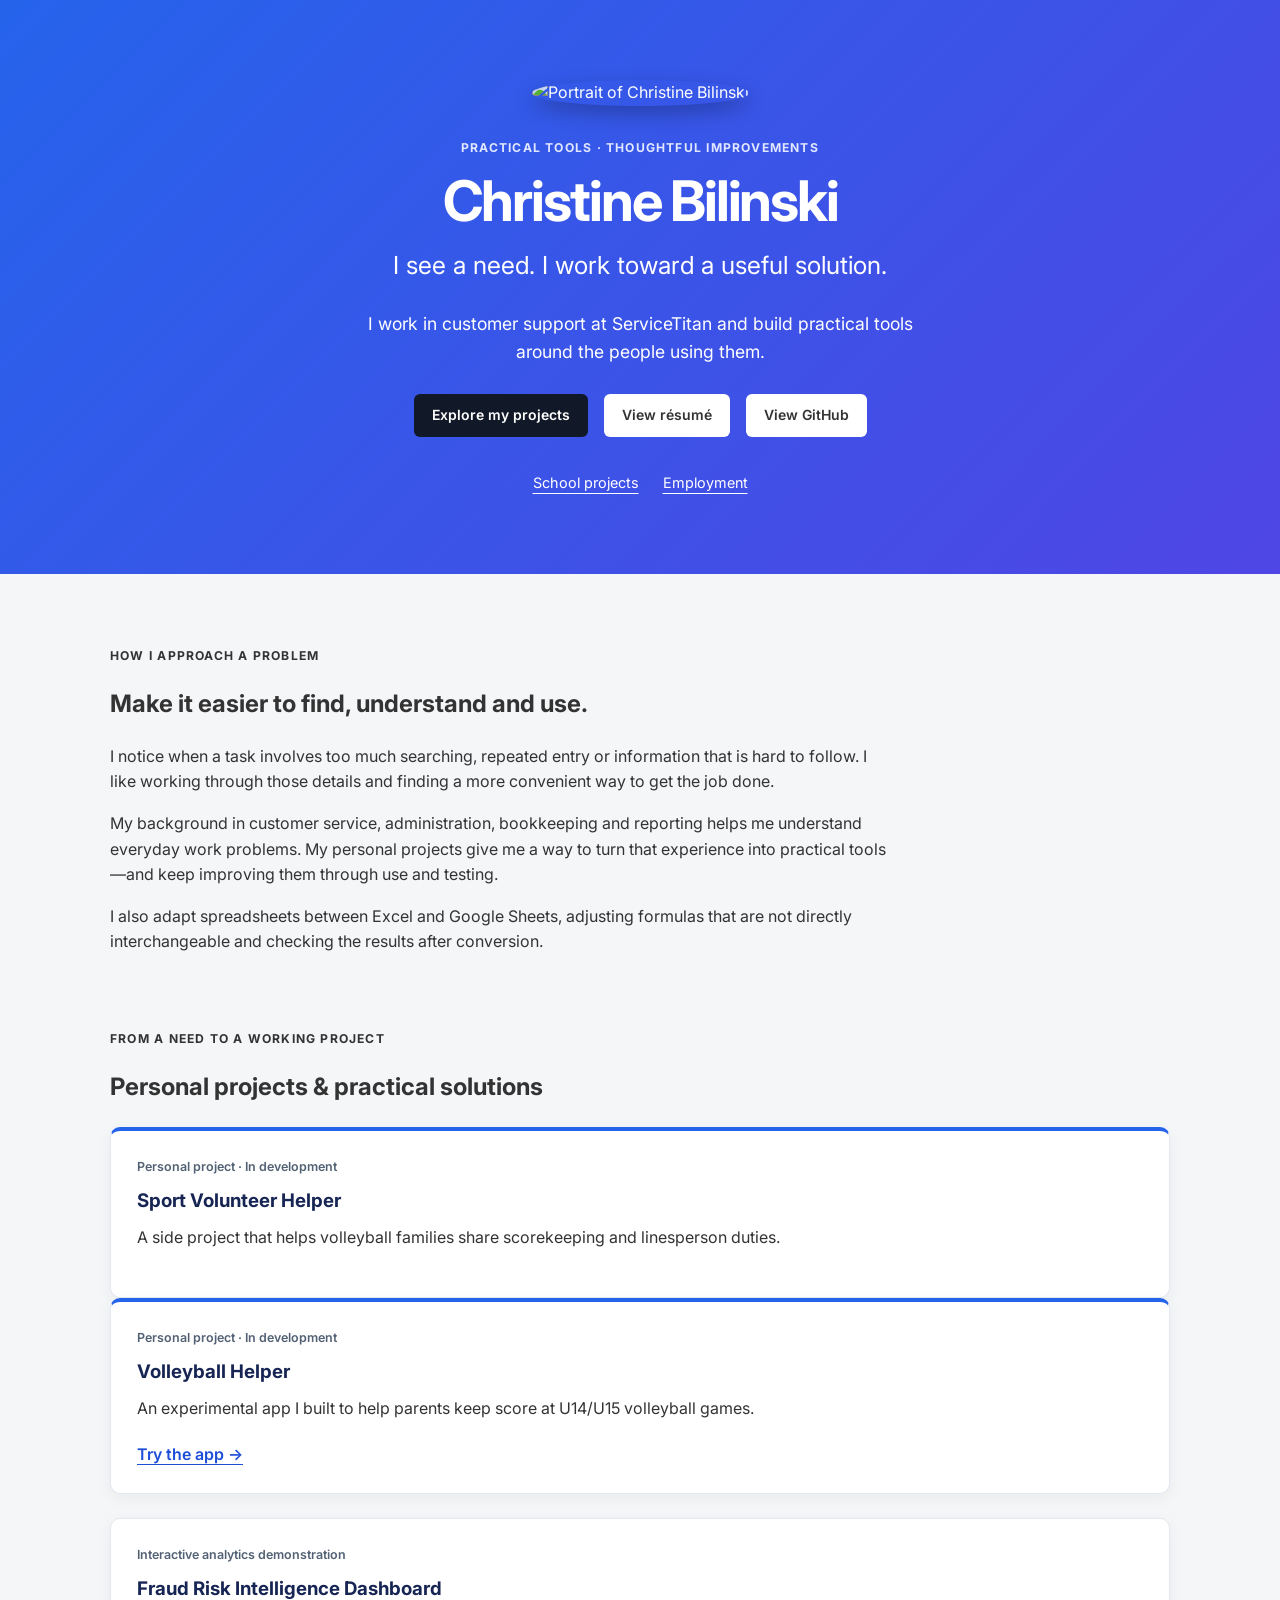
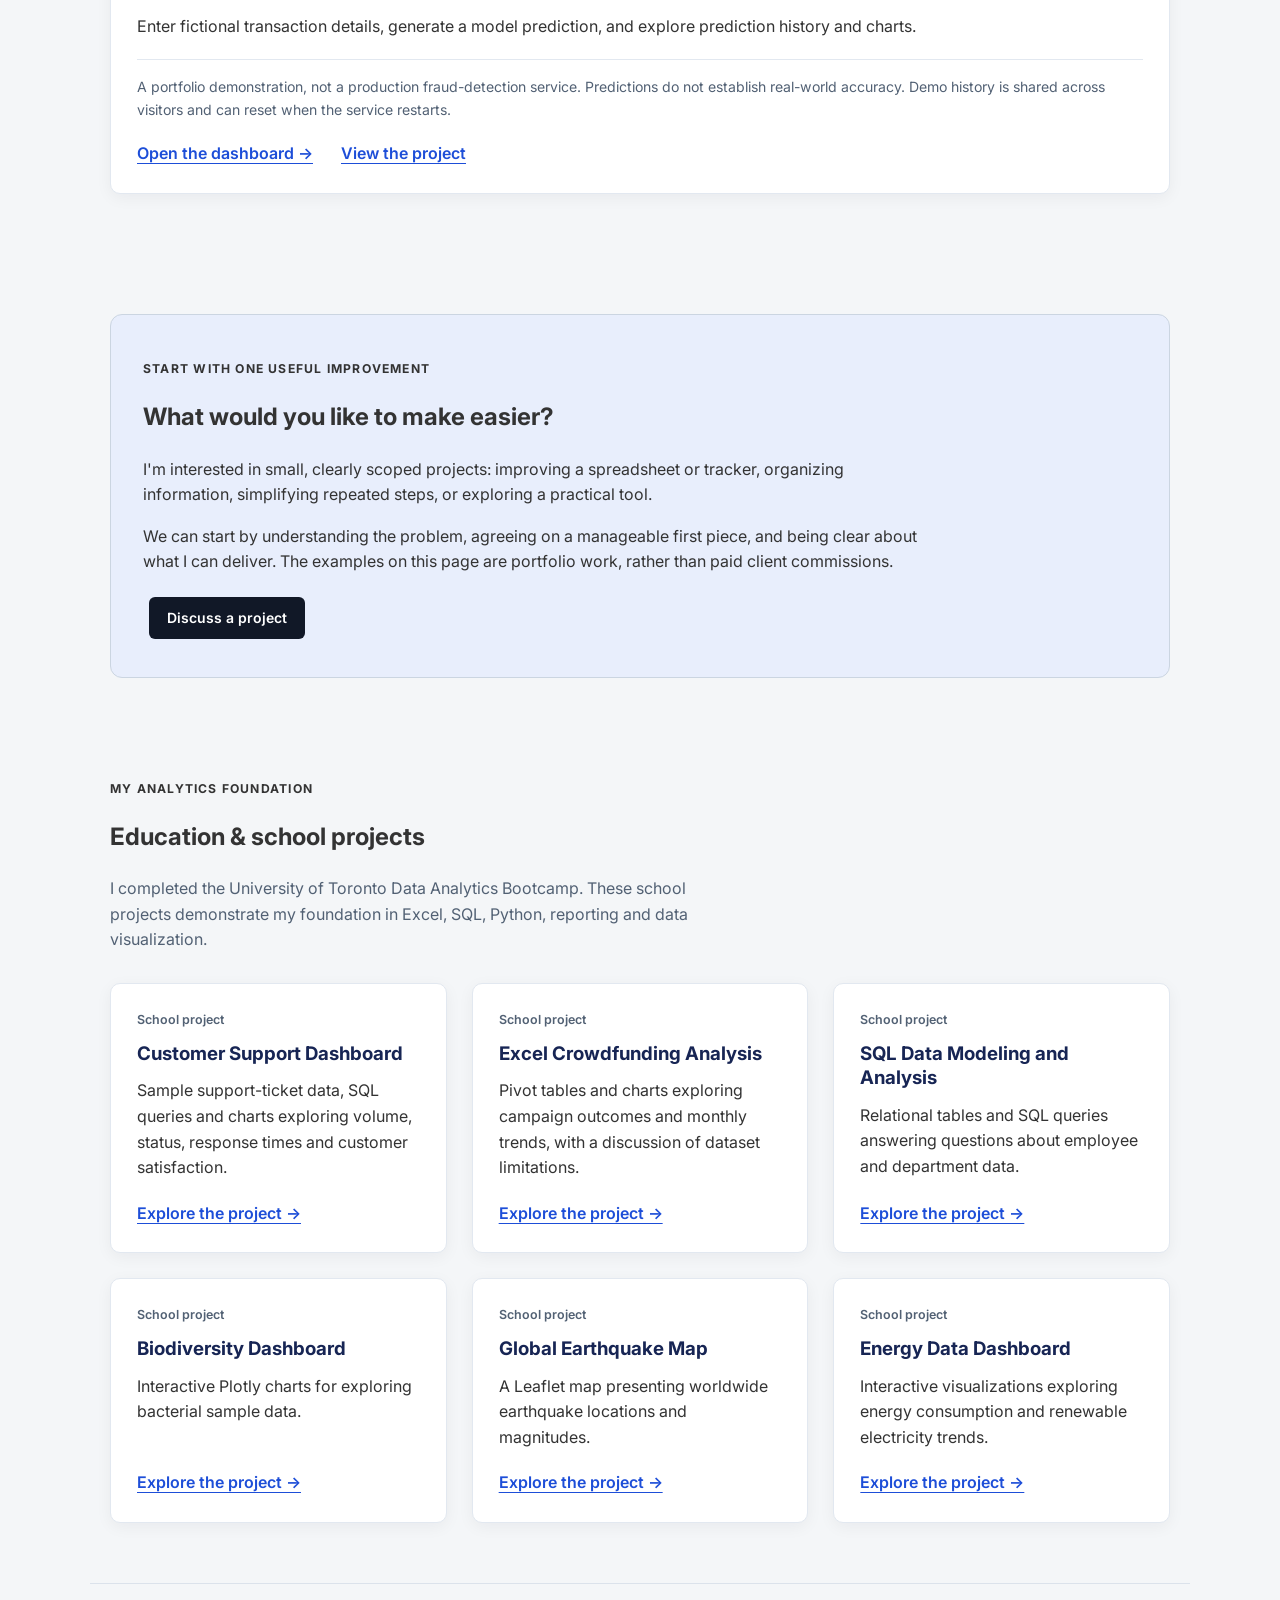
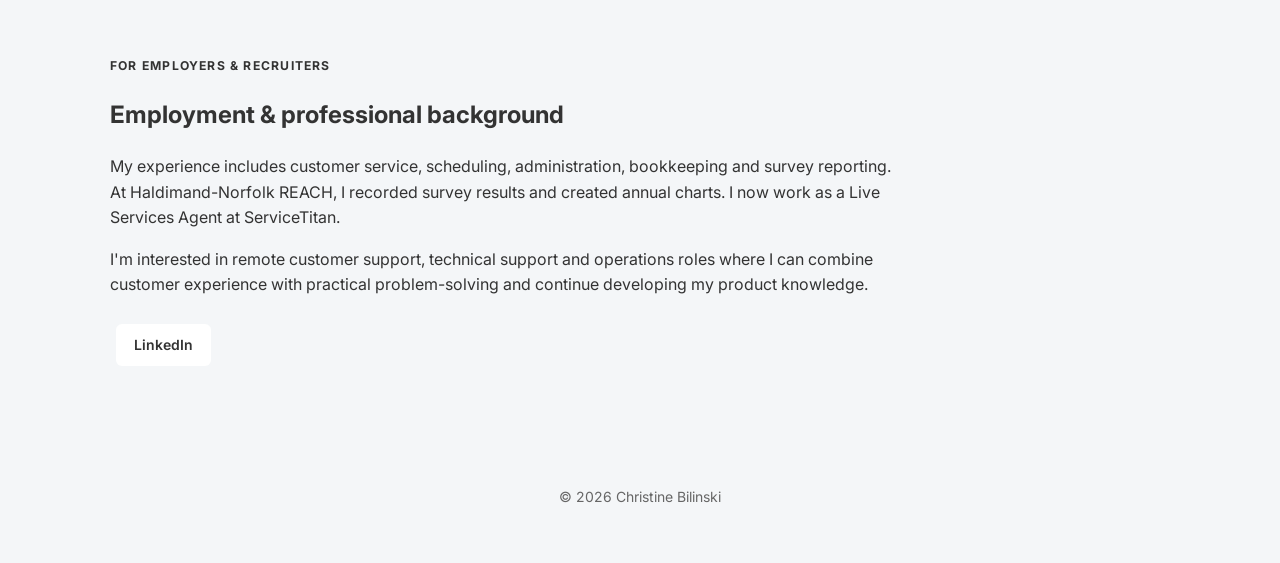
==== commit 47f6db5c: "Remove repeated homepage links and copy" ====
--- a/index.html
+++ b/index.html
@@ -18,16 +18,15 @@
       <p class="eyebrow">PRACTICAL TOOLS · THOUGHTFUL IMPROVEMENTS</p>
       <h1>Christine Bilinski</h1>
       <p class="subtitle">I see a need. I work toward a useful solution.</p>
-      <p class="hero-text">I work in customer support at ServiceTitan and build practical tools around the people using them. My projects combine user requirements, workflow testing and continuous improvement.</p>
+      <p class="hero-text">I work in customer support at ServiceTitan and build practical tools around the people using them.</p>
       <div class="buttons">
         <a class="btn primary" href="#personal-projects">Explore my projects</a>
         <a class="btn" href="resume.html">View résumé</a>
         <a class="btn" href="https://github.com/cbilinski101" target="_blank" rel="noopener">View GitHub</a>
       </div>
       <nav class="section-nav" aria-label="Portfolio sections">
-        <a href="#personal-projects">Personal projects</a>
         <a href="#school-projects">School projects</a>
-        <a href="#employment">Employment &amp; résumé</a>
+        <a href="#employment">Employment</a>
       </nav>
     </div>
   </header>
@@ -55,7 +54,7 @@
         <div class="card-body">
           <p class="project-label">Interactive analytics demonstration</p>
           <h3>Fraud Risk Intelligence Dashboard</h3>
-          <p>Enter fictional transaction details, generate a model prediction, and explore prediction history and charts. This project shows how analytical work can become a tool someone can try and understand.</p>
+          <p>Enter fictional transaction details, generate a model prediction, and explore prediction history and charts.</p>
           <p class="project-note">A portfolio demonstration, not a production fraud-detection service. Predictions do not establish real-world accuracy. Demo history is shared across visitors and can reset when the service restarts.</p>
           <div class="project-links">
             <a href="https://fraud-risk-dashboard.onrender.com/" target="_blank" rel="noopener">Open the dashboard →</a>
@@ -92,13 +91,11 @@
       <p>My experience includes customer service, scheduling, administration, bookkeeping and survey reporting. At Haldimand-Norfolk REACH, I recorded survey results and created annual charts. I now work as a Live Services Agent at ServiceTitan.</p>
       <p>I'm interested in remote customer support, technical support and operations roles where I can combine customer experience with practical problem-solving and continue developing my product knowledge.</p>
       <div class="buttons">
-        <a class="btn primary" href="resume.html">View résumé</a>
         <a class="btn" href="https://www.linkedin.com/in/christine-b-19367b31b" target="_blank" rel="noopener">LinkedIn</a>
-        <a class="btn" href="https://github.com/cbilinski101" target="_blank" rel="noopener">GitHub</a>
       </div>
     </section>
   </main>
-  <footer><p>© 2026 Christine Bilinski</p><p class="small">Practical problem-solving · Useful tools · Clear information</p><a href="mailto:cbilinski101@gmail.com">cbilinski101@gmail.com</a></footer>
+  <footer><p>© 2026 Christine Bilinski</p></footer>
 </body>
 </html>
 
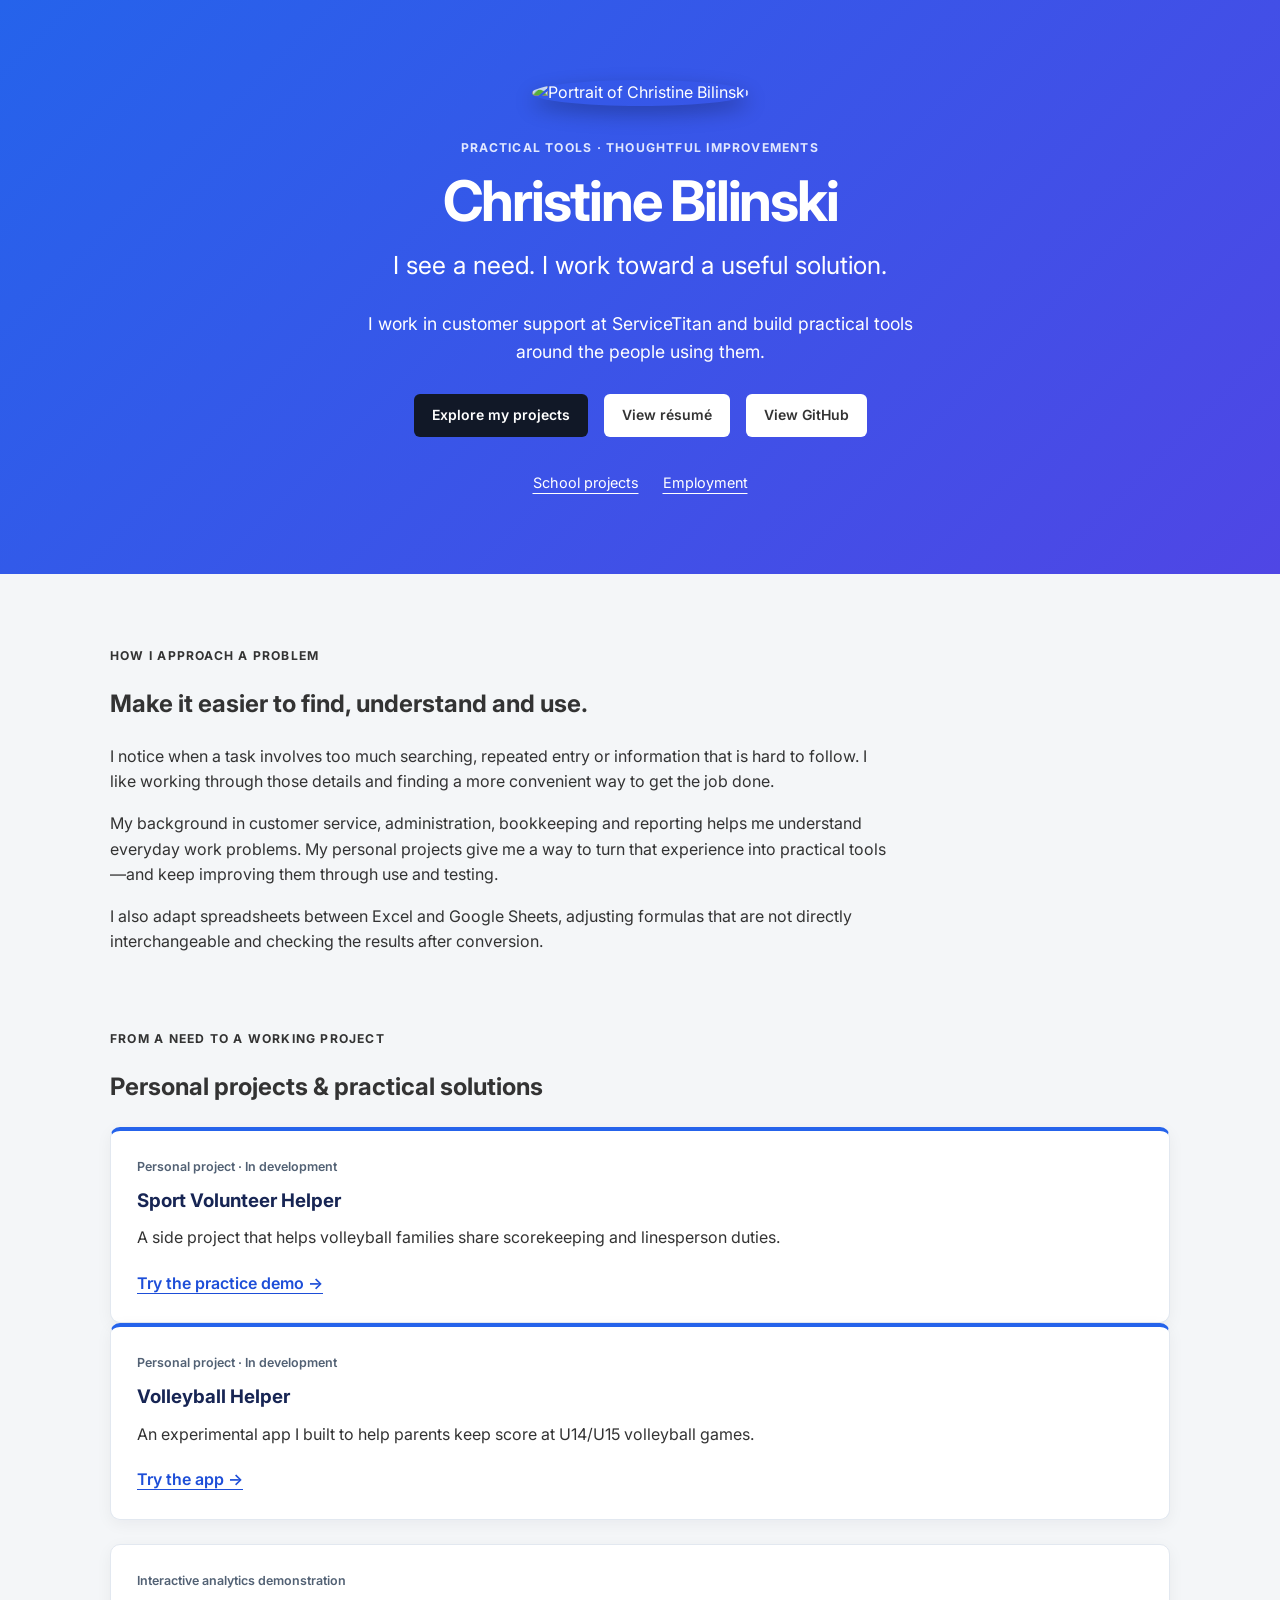
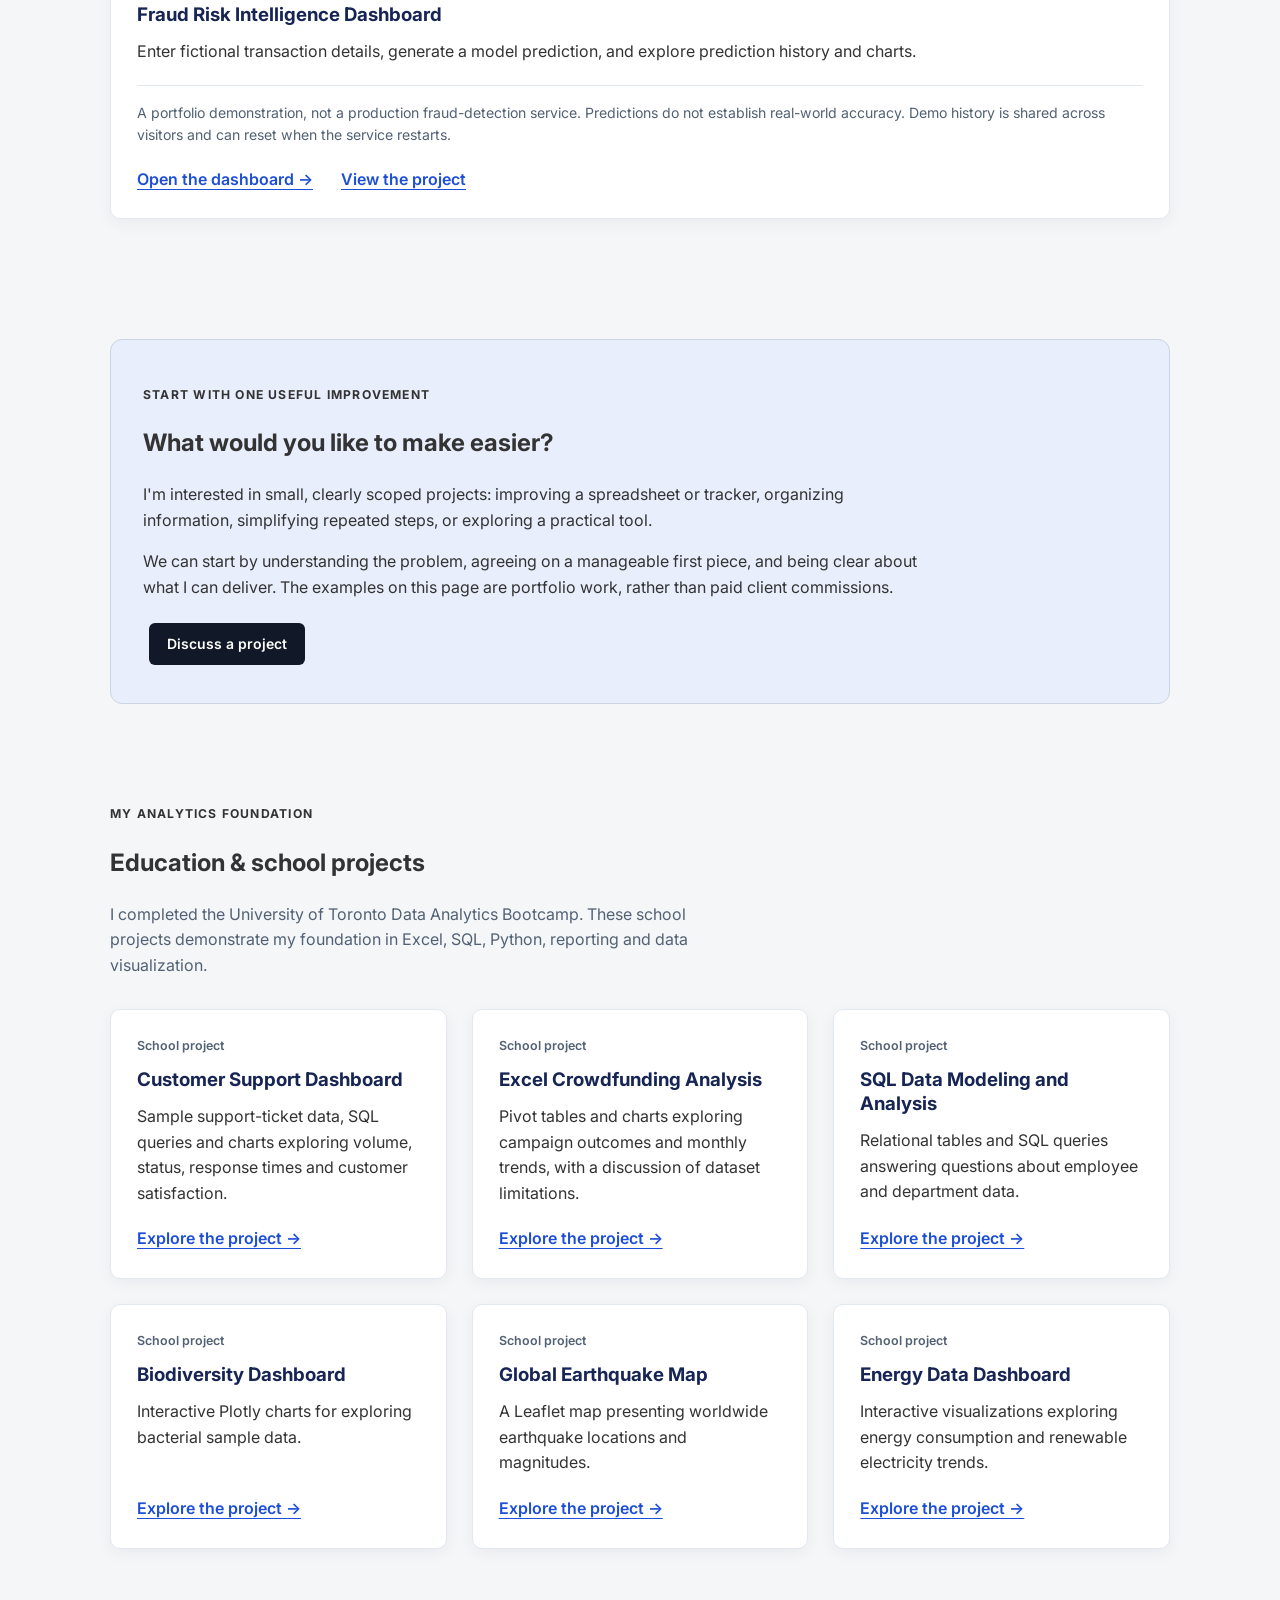
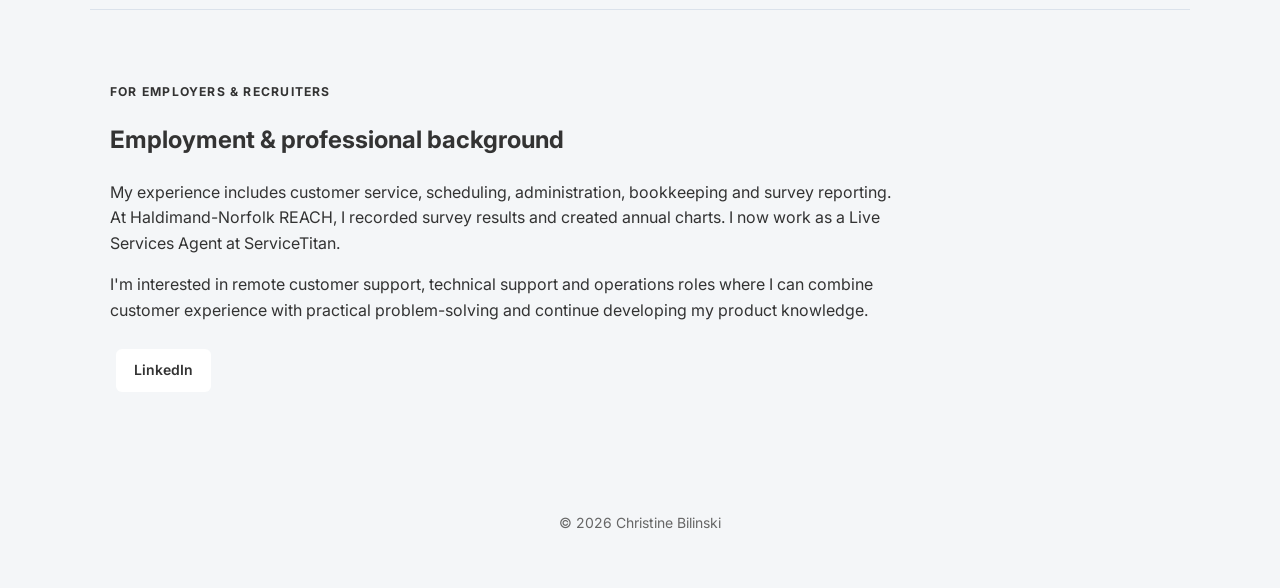
==== commit 14634e0f: "Link Sport Volunteer Helper practice demo from portfolio" ====
--- a/index.html
+++ b/index.html
@@ -44,6 +44,7 @@
       <article class="card featured-card" id="sport-volunteer-helper">
 <div class="card-body"><p class="project-label">Personal project · In development</p><h3>Sport Volunteer Helper</h3>
 <p>A side project that helps volleyball families share scorekeeping and linesperson duties.</p>
+<div class="project-links"><a href="https://sport-volunteer-helper-demo.vercel.app/" target="_blank" rel="noopener">Try the practice demo →</a></div>
 </div></article>
       <article class="card featured-card" id="volleyball-helper"><div class="card-body">
 <p class="project-label">Personal project · In development</p><h3>Volleyball Helper</h3>
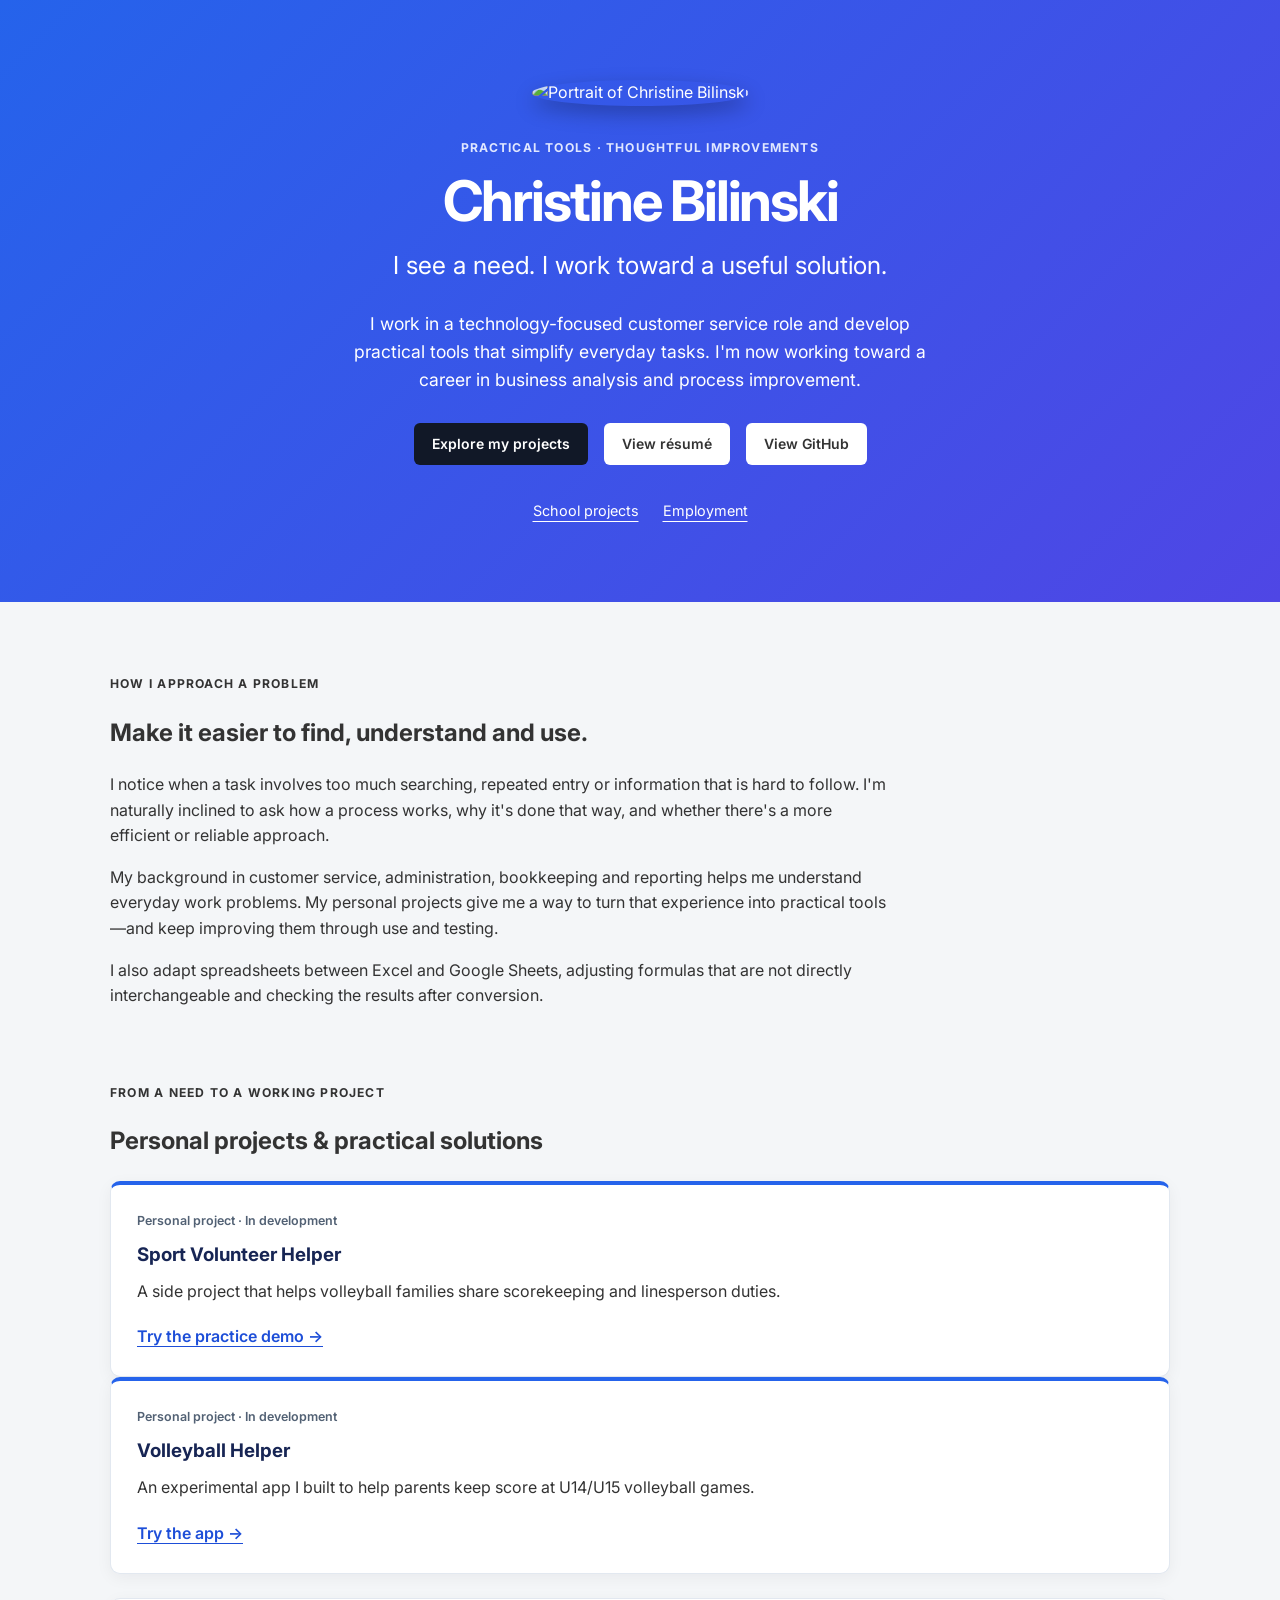
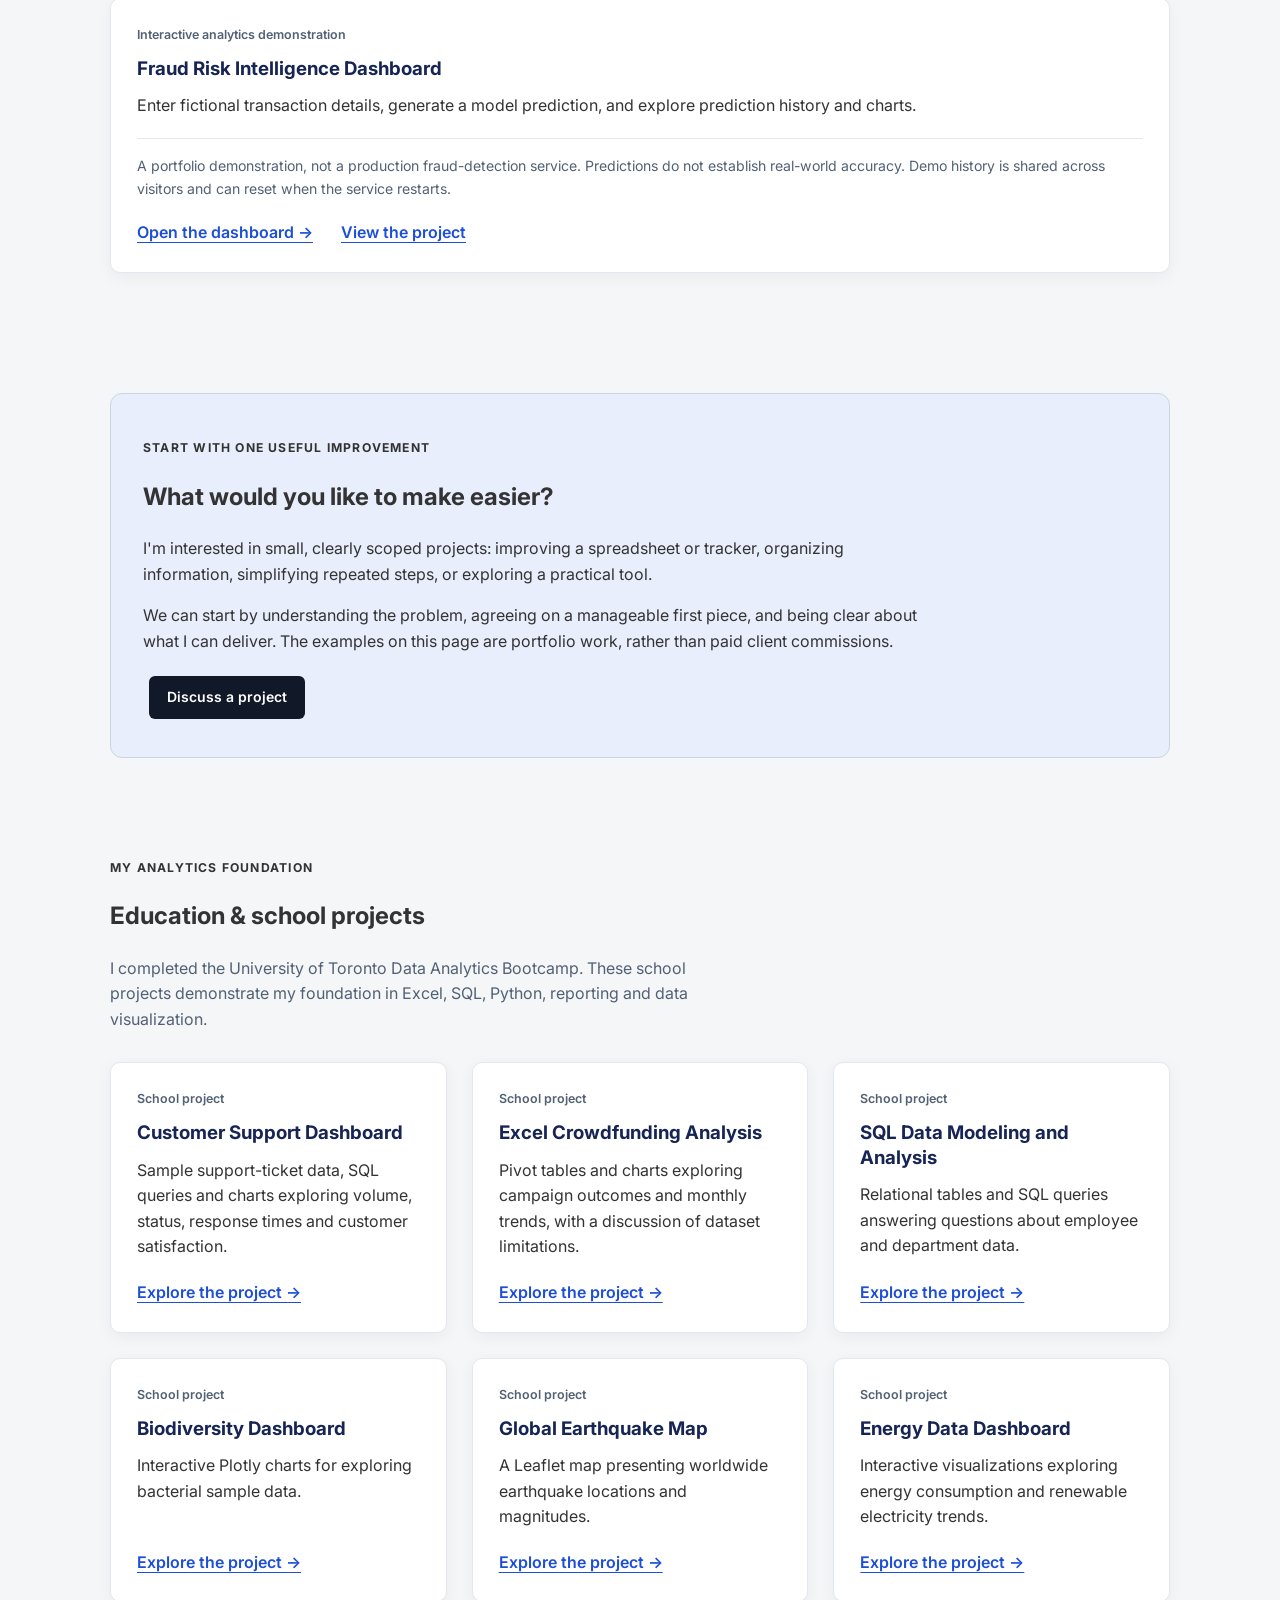
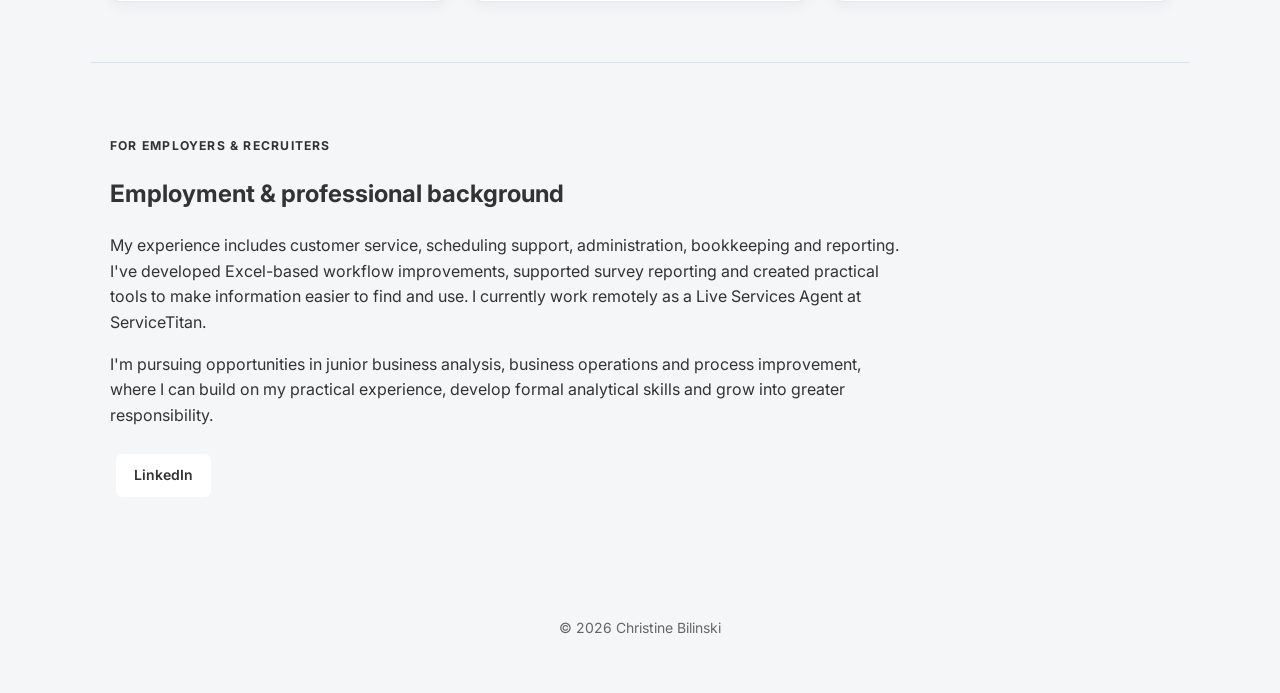
==== commit 1d4d25c1: "Align portfolio introduction and career goals with business analysis resume" ====
--- a/index.html
+++ b/index.html
@@ -18,7 +18,7 @@
       <p class="eyebrow">PRACTICAL TOOLS · THOUGHTFUL IMPROVEMENTS</p>
       <h1>Christine Bilinski</h1>
       <p class="subtitle">I see a need. I work toward a useful solution.</p>
-      <p class="hero-text">I work in customer support at ServiceTitan and build practical tools around the people using them.</p>
+      <p class="hero-text">I work in a technology-focused customer service role and develop practical tools that simplify everyday tasks. I'm now working toward a career in business analysis and process improvement.</p>
       <div class="buttons">
         <a class="btn primary" href="#personal-projects">Explore my projects</a>
         <a class="btn" href="resume.html">View résumé</a>
@@ -34,7 +34,7 @@
     <section class="about container" aria-labelledby="approach-title">
       <p class="eyebrow">HOW I APPROACH A PROBLEM</p>
       <h2 id="approach-title">Make it easier to find, understand and use.</h2>
-      <p>I notice when a task involves too much searching, repeated entry or information that is hard to follow. I like working through those details and finding a more convenient way to get the job done.</p>
+      <p>I notice when a task involves too much searching, repeated entry or information that is hard to follow. I'm naturally inclined to ask how a process works, why it's done that way, and whether there's a more efficient or reliable approach.</p>
       <p>My background in customer service, administration, bookkeeping and reporting helps me understand everyday work problems. My personal projects give me a way to turn that experience into practical tools—and keep improving them through use and testing.</p>
     <p>I also adapt spreadsheets between Excel and Google Sheets, adjusting formulas that are not directly interchangeable and checking the results after conversion.</p>
     </section>
@@ -89,8 +89,8 @@
     <section class="container" id="employment" aria-labelledby="employment-title">
       <p class="eyebrow">FOR EMPLOYERS &amp; RECRUITERS</p>
       <h2 id="employment-title">Employment &amp; professional background</h2>
-      <p>My experience includes customer service, scheduling, administration, bookkeeping and survey reporting. At Haldimand-Norfolk REACH, I recorded survey results and created annual charts. I now work as a Live Services Agent at ServiceTitan.</p>
-      <p>I'm interested in remote customer support, technical support and operations roles where I can combine customer experience with practical problem-solving and continue developing my product knowledge.</p>
+      <p>My experience includes customer service, scheduling support, administration, bookkeeping and reporting. I've developed Excel-based workflow improvements, supported survey reporting and created practical tools to make information easier to find and use. I currently work remotely as a Live Services Agent at ServiceTitan.</p>
+      <p>I'm pursuing opportunities in junior business analysis, business operations and process improvement, where I can build on my practical experience, develop formal analytical skills and grow into greater responsibility.</p>
       <div class="buttons">
         <a class="btn" href="https://www.linkedin.com/in/christine-b-19367b31b" target="_blank" rel="noopener">LinkedIn</a>
       </div>
